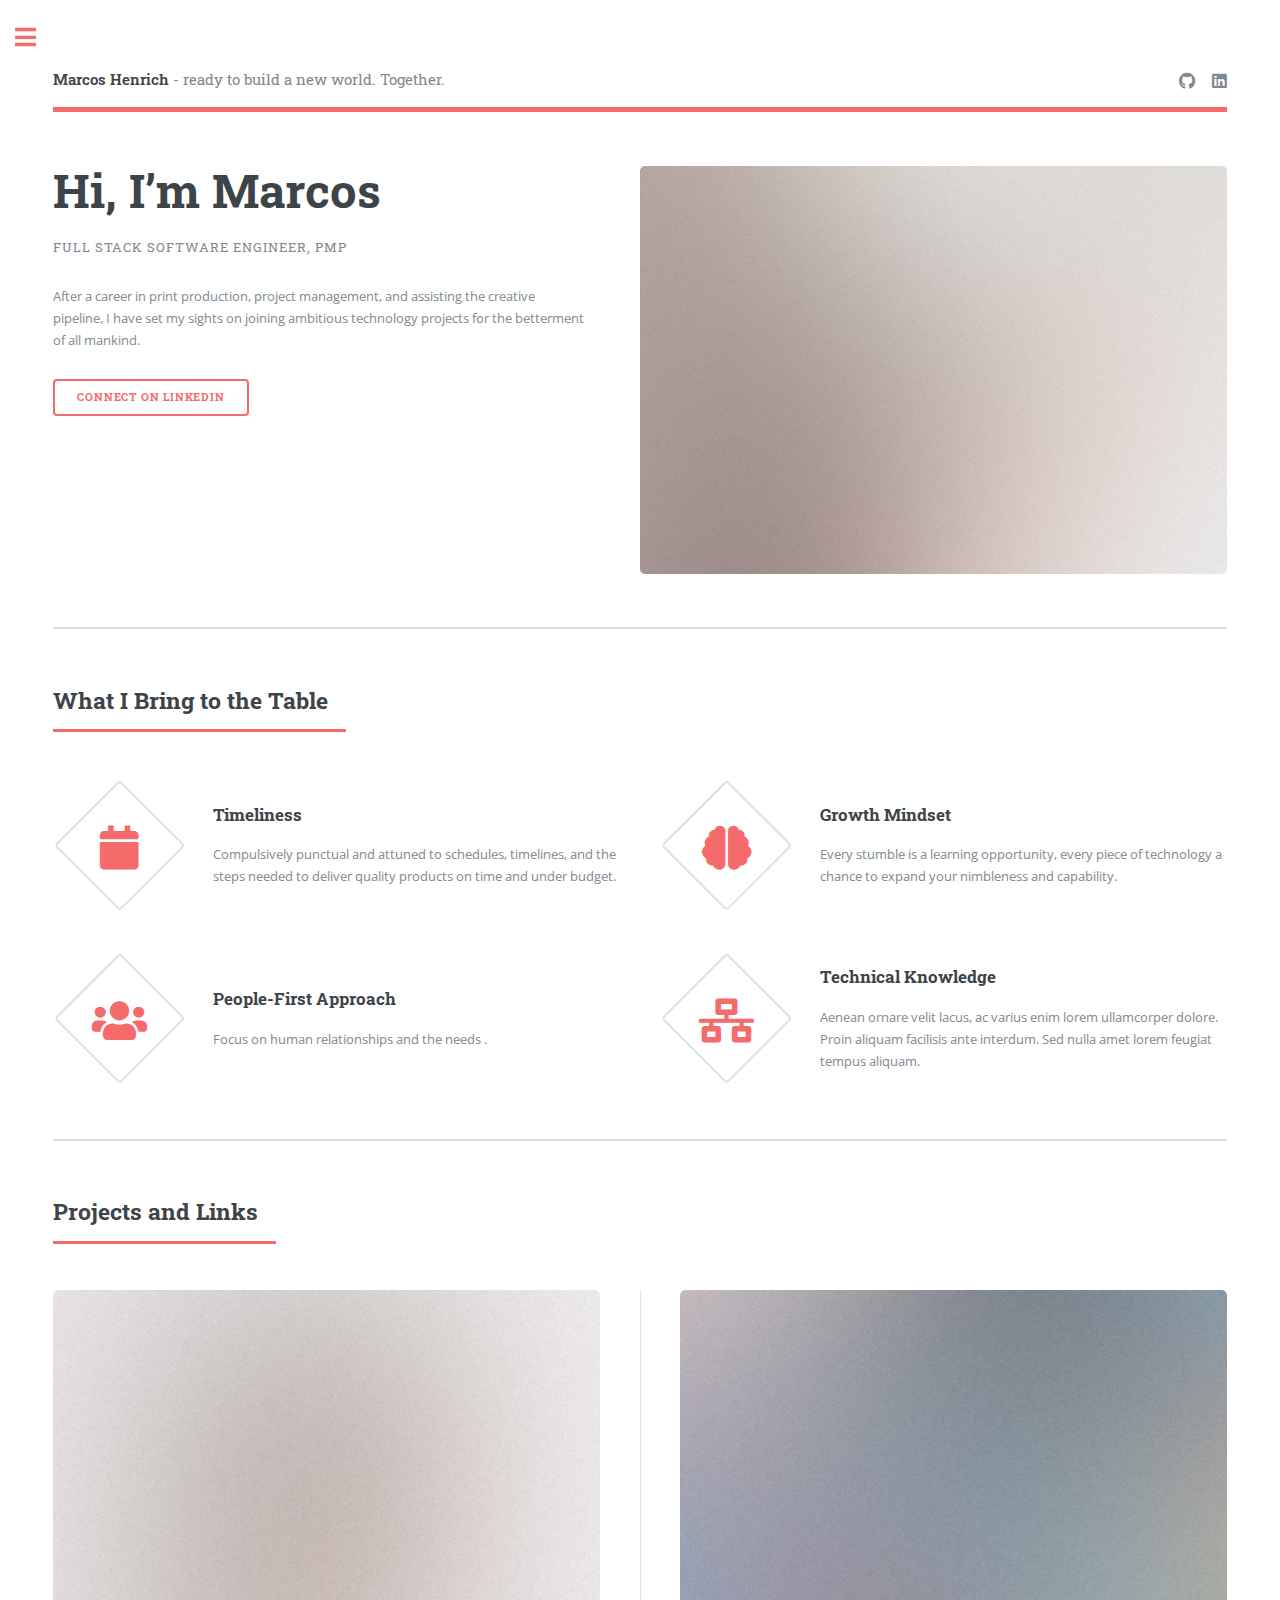
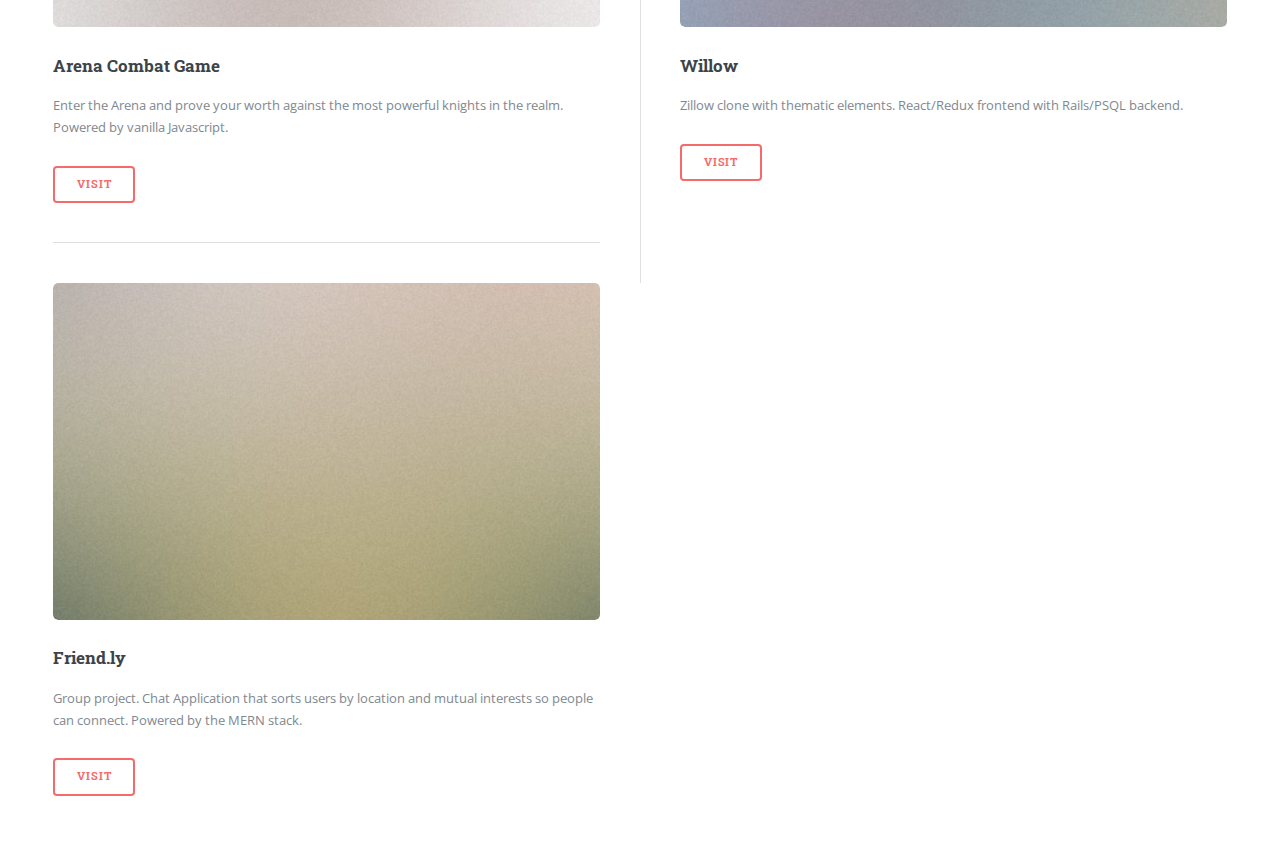
==== index.html @ b0505383 "layout reset" ====
<!DOCTYPE HTML>
<!--
	Editorial by HTML5 UP
	html5up.net | @ajlkn
	Free for personal and commercial use under the CCA 3.0 license (html5up.net/license)
-->
<html>
	<head>
		<title>Marcos Henrich</title>
		<meta charset="utf-8" />
		<meta name="viewport" content="width=device-width, initial-scale=1, user-scalable=no" />
		<link rel="icon" type="image/x-icon" href="./images/favicon.ico">
		<link rel="stylesheet" href="assets/css/main.css" />
	</head>
	<body class="is-preload">

		<!-- Wrapper -->
			<div id="wrapper">

				<!-- Main -->
					<div id="main">
						<div class="inner">

							<!-- Header -->
								<header id="header">
									<a href="index.html" class="logo"><strong>Marcos Henrich</strong> - ready to build a new world. Together.</a>
									<ul class="icons">
										<li><a target="_blank" href="https://github.com/Marcoshenrich/" class="icon brands fa-github"><span class="label"></span></a></li>
										<li><a target="_blank" href="https://www.linkedin.com/in/marcos-henrich-794226108/" class="icon brands fa-linkedin"><span class="label"></span></a></li>
									</ul>
								</header>

							<!-- Banner -->
								<section id="banner">
									<div class="content">
										<header>
											<h1>Hi, I’m Marcos</h1>
											<p>Full Stack Software Engineer, PMP</p>
										</header>
										<p>After a career in print production, project management, and assisting the creative pipeline, I have set my sights on joining ambitious technology projects for the betterment of all mankind.</p>
										<ul class="actions">
											<li><a target="_blank" href="https://www.linkedin.com/in/marcos-henrich-794226108/" class="button big">Connect on Linkedin</a></li>
										</ul>
									</div>
									<span class="image object">
										<img src="images/pic10.jpg" alt="" />
									</span>
								</section>

							<!-- Section -->
								<section>
									<header class="major">
										<h2>What I Bring to the Table</h2>
									</header>
									<div class="features">
										<article>
											<i class="icon solid fa-calendar"></i>
											<div class="content">
												<h3>Timeliness</h3>
												<p>Compulsively punctual and attuned to schedules, timelines, and the steps needed to deliver quality products on time and under budget.</p>
											</div>
										</article>
										<article>
											<span class="icon solid fa-brain"></span>
											<div class="content">
												<h3>Growth Mindset</h3>
												<p>Every stumble is a learning opportunity, every piece of technology a chance to expand your nimbleness and capability.</p>
											</div>
										</article>
										<article>
											<span class="icon solid fa-users"></span>
											<div class="content">
												<h3>People-First Approach</h3>
												<p>Focus on human relationships and the needs .</p>
											</div>
										</article>
										<article>
											<span class="icon solid fa-network-wired"></span>
											<div class="content">
												<h3>Technical Knowledge</h3>
												<p>Aenean ornare velit lacus, ac varius enim lorem ullamcorper dolore. Proin aliquam facilisis ante interdum. Sed nulla amet lorem feugiat tempus aliquam.</p>
											</div>
										</article>
									</div>
								</section>

							<!-- Section -->
								<section>
									<header class="major">
										<h2>Projects and Links</h2>
									</header>
									<div class="posts">
										<article>
											<a href="#" class="image"><img src="images/pic01.jpg" alt="" /></a>
											<h3>Arena Combat Game</h3>
											<p>Enter the Arena and prove your worth against the most powerful knights in the realm. Powered by vanilla Javascript.</p>
											<ul class="actions">
												<li><a target="_blank" href="https://marcoshenrich.github.io/OgreSlayer/" class="button">Visit</a></li>
											</ul>
										</article>
										<article>
											<a href="#" class="image"><img src="images/pic02.jpg" alt="" /></a>
											<h3>Willow</h3>
											<p>Zillow clone with thematic elements. React/Redux frontend with Rails/PSQL backend.</p>
											<ul class="actions">
												<li><a target="_blank" href="https://willow-8s24.onrender.com/" class="button">Visit</a></li>
											</ul>
										</article>
										<article>
											<a href="#" class="image"><img src="images/pic03.jpg" alt="" /></a>
											<h3>Friend.ly</h3>
											<p>Group project. Chat Application that sorts users by location and mutual interests so people can connect. Powered by the MERN stack.</p>
											<ul class="actions">
												<li><a target="_blank" href="https://friend-ly.onrender.com/" class="button">Visit</a></li>
											</ul>
									</div>
								</section>

						</div>
					</div>

				<!-- Sidebar -->
					<div id="sidebar">
						<div class="inner">

							<!-- Search -->
								<section id="search" class="alt">
									<form method="post" action="#">
										<input type="text" name="query" id="query" placeholder="Search" />
									</form>
								</section>

							<!-- Menu -->
								<nav id="menu">
									<header class="major">
										<h2>Menu</h2>
									</header>
									<ul>
										<li><a href="index.html">Homepage</a></li>
										<li><a href="art.html">Art</a></li>
										<li><a href="elements.html">Getting a PMP</a></li>
										<li><a href="elements.html">Elements</a></li>
										<li>
											<span class="opener">Submenu</span>
											<ul>
												<li><a href="#">Lorem Dolor</a></li>
												<li><a href="#">Ipsum Adipiscing</a></li>
												<li><a href="#">Tempus Magna</a></li>
												<li><a href="#">Feugiat Veroeros</a></li>
											</ul>
										</li>
									</ul>
								</nav>

							<!-- Section -->
								<section>
									<header class="major">
										<h2>Ante interdum</h2>
									</header>
									<div class="mini-posts">
										<article>
											<a href="#" class="image"><img src="images/pic07.jpg" alt="" /></a>
											<p>Aenean ornare velit lacus, ac varius enim lorem ullamcorper dolore aliquam.</p>
										</article>
										<article>
											<a href="#" class="image"><img src="images/pic08.jpg" alt="" /></a>
											<p>Aenean ornare velit lacus, ac varius enim lorem ullamcorper dolore aliquam.</p>
										</article>
										<article>
											<a href="#" class="image"><img src="images/pic09.jpg" alt="" /></a>
											<p>Aenean ornare velit lacus, ac varius enim lorem ullamcorper dolore aliquam.</p>
										</article>
									</div>
									<ul class="actions">
										<li><a href="#" class="button">More</a></li>
									</ul>
								</section>

							<!-- Section -->
								<section>
									<header class="major">
										<h2>Get in touch</h2>
									</header>
									<p>Reach out to connect. Happy to answer any questions or just chat about our journeys. I love meeting new people and learning how you became who you are today.</p>
									<ul class="contact">
										<a target="_blank" href="https://www.linkedin.com/in/marcos-henrich-794226108/"><li class="icon brands fa-linkedin">LinkedIn</li></a>
										<li class="icon solid fa-envelope">jmarcoshenrich@gmail.com</li>
										<li class="icon solid fa-phone">(413) 717-5354</li>
										<li class="icon solid fa-home">Alameda, CA
									</ul>
								</section>

							<!-- Footer -->
								<footer id="footer">
									<p class="copyright">&copy; Untitled. All rights reserved. Demo Images: <a href="https://unsplash.com">Unsplash</a>. Design: <a href="https://html5up.net">HTML5 UP</a>.</p>
								</footer>

						</div>
					</div>

			</div>

		<!-- Scripts -->
			<script src="assets/js/jquery.min.js"></script>
			<script src="assets/js/browser.min.js"></script>
			<script src="assets/js/breakpoints.min.js"></script>
			<script src="assets/js/util.js"></script>
			<script src="assets/js/main.js"></script>

	</body>
</html>
---- assets/css/main.css ----
@import url(fontawesome-all.min.css);
@import url("https://fonts.googleapis.com/css?family=Open+Sans:400,600,400italic,600italic|Roboto+Slab:400,700");
/*
	Editorial by HTML5 UP
	html5up.net | @ajlkn
	Free for personal and commercial use under the CCA 3.0 license (html5up.net/license)
*/
html, body, div, span, applet, object,
iframe, h1, h2, h3, h4, h5, h6, p, blockquote,
pre, a, abbr, acronym, address, big, cite,
code, del, dfn, em, img, ins, kbd, q, s, samp,
small, strike, strong, sub, sup, tt, var, b,
u, i, center, dl, dt, dd, ol, ul, li, fieldset,
form, label, legend, table, caption, tbody,
tfoot, thead, tr, th, td, article, aside,
canvas, details, embed, figure, figcaption,
footer, header, hgroup, menu, nav, output, ruby,
section, summary, time, mark, audio, video {
  margin: 0;
  padding: 0;
  border: 0;
  font-size: 100%;
  font: inherit;
  vertical-align: baseline; }

article, aside, details, figcaption, figure,
footer, header, hgroup, menu, nav, section {
  display: block; }

body {
  line-height: 1; }

ol, ul {
  list-style: none; }

blockquote, q {
  quotes: none; }
  blockquote:before, blockquote:after, q:before, q:after {
    content: '';
    content: none; }

table {
  border-collapse: collapse;
  border-spacing: 0; }

body {
  -webkit-text-size-adjust: none; }

mark {
  background-color: transparent;
  color: inherit; }

input::-moz-focus-inner {
  border: 0;
  padding: 0; }

input, select, textarea {
  -moz-appearance: none;
  -webkit-appearance: none;
  -ms-appearance: none;
  appearance: none; }

/* Basic */
@-ms-viewport {
  width: device-width; }

body {
  -ms-overflow-style: scrollbar; }

@media screen and (max-width: 480px) {
  html, body {
    min-width: 320px; } }

html {
  box-sizing: border-box; }

*, *:before, *:after {
  box-sizing: inherit; }

body {
  background: #ffffff; }
  body.is-preload *, body.is-preload *:before, body.is-preload *:after, body.is-resizing *, body.is-resizing *:before, body.is-resizing *:after {
    -moz-animation: none !important;
    -webkit-animation: none !important;
    -ms-animation: none !important;
    animation: none !important;
    -moz-transition: none !important;
    -webkit-transition: none !important;
    -ms-transition: none !important;
    transition: none !important; }

/* Type */
body, input, select, textarea {
  color: #7f888f;
  font-family: "Open Sans", sans-serif;
  font-size: 13pt;
  font-weight: 400;
  line-height: 1.65; }
  @media screen and (max-width: 1680px) {
    body, input, select, textarea {
      font-size: 11pt; } }
  @media screen and (max-width: 1280px) {
    body, input, select, textarea {
      font-size: 10pt; } }
  @media screen and (max-width: 360px) {
    body, input, select, textarea {
      font-size: 9pt; } }

a {
  -moz-transition: color 0.2s ease-in-out, border-bottom-color 0.2s ease-in-out;
  -webkit-transition: color 0.2s ease-in-out, border-bottom-color 0.2s ease-in-out;
  -ms-transition: color 0.2s ease-in-out, border-bottom-color 0.2s ease-in-out;
  transition: color 0.2s ease-in-out, border-bottom-color 0.2s ease-in-out;
  border-bottom: dotted 1px;
  color: #f56a6a;
  text-decoration: none; }
  a:hover {
    border-bottom-color: #f56a6a;
    color: #f56a6a !important; }
    a:hover strong {
      color: inherit; }

strong, b {
  color: #3d4449;
  font-weight: 600; }

em, i {
  font-style: italic; }

p {
  margin: 0 0 2em 0; }

h1, h2, h3, h4, h5, h6 {
  color: #3d4449;
  font-family: "Roboto Slab", serif;
  font-weight: 700;
  line-height: 1.5;
  margin: 0 0 1em 0; }
  h1 a, h2 a, h3 a, h4 a, h5 a, h6 a {
    color: inherit;
    text-decoration: none;
    border-bottom: 0; }

h1 {
  font-size: 4em;
  margin: 0 0 0.5em 0;
  line-height: 1.3; }

h2 {
  font-size: 1.75em; }

h3 {
  font-size: 1.25em; }

h4 {
  font-size: 1.1em; }

h5 {
  font-size: 0.9em; }

h6 {
  font-size: 0.7em; }

@media screen and (max-width: 1680px) {
  h1 {
    font-size: 3.5em; } }

@media screen and (max-width: 980px) {
  h1 {
    font-size: 3.25em; } }

@media screen and (max-width: 736px) {
  h1 {
    font-size: 2em;
    line-height: 1.4; }
  h2 {
    font-size: 1.5em; } }

sub {
  font-size: 0.8em;
  position: relative;
  top: 0.5em; }

sup {
  font-size: 0.8em;
  position: relative;
  top: -0.5em; }

blockquote {
  border-left: solid 3px rgba(210, 215, 217, 0.75);
  font-style: italic;
  margin: 0 0 2em 0;
  padding: 0.5em 0 0.5em 2em; }

code {
  background: rgba(230, 235, 237, 0.25);
  border-radius: 0.375em;
  border: solid 1px rgba(210, 215, 217, 0.75);
  font-family: "Courier New", monospace;
  font-size: 0.9em;
  margin: 0 0.25em;
  padding: 0.25em 0.65em; }

pre {
  -webkit-overflow-scrolling: touch;
  font-family: "Courier New", monospace;
  font-size: 0.9em;
  margin: 0 0 2em 0; }
  pre code {
    display: block;
    line-height: 1.75;
    padding: 1em 1.5em;
    overflow-x: auto; }

hr {
  border: 0;
  border-bottom: solid 1px rgba(210, 215, 217, 0.75);
  margin: 2em 0; }
  hr.major {
    margin: 3em 0; }

.align-left {
  text-align: left; }

.align-center {
  text-align: center; }

.align-right {
  text-align: right; }

/* Row */
.row {
  display: flex;
  flex-wrap: wrap;
  box-sizing: border-box;
  align-items: stretch; }
  .row > * {
    box-sizing: border-box; }
  .row.gtr-uniform > * > :last-child {
    margin-bottom: 0; }
  .row.aln-left {
    justify-content: flex-start; }
  .row.aln-center {
    justify-content: center; }
  .row.aln-right {
    justify-content: flex-end; }
  .row.aln-top {
    align-items: flex-start; }
  .row.aln-middle {
    align-items: center; }
  .row.aln-bottom {
    align-items: flex-end; }
  .row > .imp {
    order: -1; }
  .row > .col-1 {
    width: 8.33333%; }
  .row > .off-1 {
    margin-left: 8.33333%; }
  .row > .col-2 {
    width: 16.66667%; }
  .row > .off-2 {
    margin-left: 16.66667%; }
  .row > .col-3 {
    width: 25%; }
  .row > .off-3 {
    margin-left: 25%; }
  .row > .col-4 {
    width: 33.33333%; }
  .row > .off-4 {
    margin-left: 33.33333%; }
  .row > .col-5 {
    width: 41.66667%; }
  .row > .off-5 {
    margin-left: 41.66667%; }
  .row > .col-6 {
    width: 50%; }
  .row > .off-6 {
    margin-left: 50%; }
  .row > .col-7 {
    width: 58.33333%; }
  .row > .off-7 {
    margin-left: 58.33333%; }
  .row > .col-8 {
    width: 66.66667%; }
  .row > .off-8 {
    margin-left: 66.66667%; }
  .row > .col-9 {
    width: 75%; }
  .row > .off-9 {
    margin-left: 75%; }
  .row > .col-10 {
    width: 83.33333%; }
  .row > .off-10 {
    margin-left: 83.33333%; }
  .row > .col-11 {
    width: 91.66667%; }
  .row > .off-11 {
    margin-left: 91.66667%; }
  .row > .col-12 {
    width: 100%; }
  .row > .off-12 {
    margin-left: 100%; }
  .row.gtr-0 {
    margin-top: 0;
    margin-left: 0em; }
    .row.gtr-0 > * {
      padding: 0 0 0 0em; }
    .row.gtr-0.gtr-uniform {
      margin-top: 0em; }
      .row.gtr-0.gtr-uniform > * {
        padding-top: 0em; }
  .row.gtr-25 {
    margin-top: 0;
    margin-left: -0.375em; }
    .row.gtr-25 > * {
      padding: 0 0 0 0.375em; }
    .row.gtr-25.gtr-uniform {
      margin-top: -0.375em; }
      .row.gtr-25.gtr-uniform > * {
        padding-top: 0.375em; }
  .row.gtr-50 {
    margin-top: 0;
    margin-left: -0.75em; }
    .row.gtr-50 > * {
      padding: 0 0 0 0.75em; }
    .row.gtr-50.gtr-uniform {
      margin-top: -0.75em; }
      .row.gtr-50.gtr-uniform > * {
        padding-top: 0.75em; }
  .row {
    margin-top: 0;
    margin-left: -1.5em; }
    .row > * {
      padding: 0 0 0 1.5em; }
    .row.gtr-uniform {
      margin-top: -1.5em; }
      .row.gtr-uniform > * {
        padding-top: 1.5em; }
  .row.gtr-150 {
    margin-top: 0;
    margin-left: -2.25em; }
    .row.gtr-150 > * {
      padding: 0 0 0 2.25em; }
    .row.gtr-150.gtr-uniform {
      margin-top: -2.25em; }
      .row.gtr-150.gtr-uniform > * {
        padding-top: 2.25em; }
  .row.gtr-200 {
    margin-top: 0;
    margin-left: -3em; }
    .row.gtr-200 > * {
      padding: 0 0 0 3em; }
    .row.gtr-200.gtr-uniform {
      margin-top: -3em; }
      .row.gtr-200.gtr-uniform > * {
        padding-top: 3em; }
  @media screen and (max-width: 1680px) {
    .row {
      display: flex;
      flex-wrap: wrap;
      box-sizing: border-box;
      align-items: stretch; }
      .row > * {
        box-sizing: border-box; }
      .row.gtr-uniform > * > :last-child {
        margin-bottom: 0; }
      .row.aln-left {
        justify-content: flex-start; }
      .row.aln-center {
        justify-content: center; }
      .row.aln-right {
        justify-content: flex-end; }
      .row.aln-top {
        align-items: flex-start; }
      .row.aln-middle {
        align-items: center; }
      .row.aln-bottom {
        align-items: flex-end; }
      .row > .imp-xlarge {
        order: -1; }
      .row > .col-1-xlarge {
        width: 8.33333%; }
      .row > .off-1-xlarge {
        margin-left: 8.33333%; }
      .row > .col-2-xlarge {
        width: 16.66667%; }
      .row > .off-2-xlarge {
        margin-left: 16.66667%; }
      .row > .col-3-xlarge {
        width: 25%; }
      .row > .off-3-xlarge {
        margin-left: 25%; }
      .row > .col-4-xlarge {
        width: 33.33333%; }
      .row > .off-4-xlarge {
        margin-left: 33.33333%; }
      .row > .col-5-xlarge {
        width: 41.66667%; }
      .row > .off-5-xlarge {
        margin-left: 41.66667%; }
      .row > .col-6-xlarge {
        width: 50%; }
      .row > .off-6-xlarge {
        margin-left: 50%; }
      .row > .col-7-xlarge {
        width: 58.33333%; }
      .row > .off-7-xlarge {
        margin-left: 58.33333%; }
      .row > .col-8-xlarge {
        width: 66.66667%; }
      .row > .off-8-xlarge {
        margin-left: 66.66667%; }
      .row > .col-9-xlarge {
        width: 75%; }
      .row > .off-9-xlarge {
        margin-left: 75%; }
      .row > .col-10-xlarge {
        width: 83.33333%; }
      .row > .off-10-xlarge {
        margin-left: 83.33333%; }
      .row > .col-11-xlarge {
        width: 91.66667%; }
      .row > .off-11-xlarge {
        margin-left: 91.66667%; }
      .row > .col-12-xlarge {
        width: 100%; }
      .row > .off-12-xlarge {
        margin-left: 100%; }
      .row.gtr-0 {
        margin-top: 0;
        margin-left: 0em; }
        .row.gtr-0 > * {
          padding: 0 0 0 0em; }
        .row.gtr-0.gtr-uniform {
          margin-top: 0em; }
          .row.gtr-0.gtr-uniform > * {
            padding-top: 0em; }
      .row.gtr-25 {
        margin-top: 0;
        margin-left: -0.375em; }
        .row.gtr-25 > * {
          padding: 0 0 0 0.375em; }
        .row.gtr-25.gtr-uniform {
          margin-top: -0.375em; }
          .row.gtr-25.gtr-uniform > * {
            padding-top: 0.375em; }
      .row.gtr-50 {
        margin-top: 0;
        margin-left: -0.75em; }
        .row.gtr-50 > * {
          padding: 0 0 0 0.75em; }
        .row.gtr-50.gtr-uniform {
          margin-top: -0.75em; }
          .row.gtr-50.gtr-uniform > * {
            padding-top: 0.75em; }
      .row {
        margin-top: 0;
        margin-left: -1.5em; }
        .row > * {
          padding: 0 0 0 1.5em; }
        .row.gtr-uniform {
          margin-top: -1.5em; }
          .row.gtr-uniform > * {
            padding-top: 1.5em; }
      .row.gtr-150 {
        margin-top: 0;
        margin-left: -2.25em; }
        .row.gtr-150 > * {
          padding: 0 0 0 2.25em; }
        .row.gtr-150.gtr-uniform {
          margin-top: -2.25em; }
          .row.gtr-150.gtr-uniform > * {
            padding-top: 2.25em; }
      .row.gtr-200 {
        margin-top: 0;
        margin-left: -3em; }
        .row.gtr-200 > * {
          padding: 0 0 0 3em; }
        .row.gtr-200.gtr-uniform {
          margin-top: -3em; }
          .row.gtr-200.gtr-uniform > * {
            padding-top: 3em; } }
  @media screen and (max-width: 1280px) {
    .row {
      display: flex;
      flex-wrap: wrap;
      box-sizing: border-box;
      align-items: stretch; }
      .row > * {
        box-sizing: border-box; }
      .row.gtr-uniform > * > :last-child {
        margin-bottom: 0; }
      .row.aln-left {
        justify-content: flex-start; }
      .row.aln-center {
        justify-content: center; }
      .row.aln-right {
        justify-content: flex-end; }
      .row.aln-top {
        align-items: flex-start; }
      .row.aln-middle {
        align-items: center; }
      .row.aln-bottom {
        align-items: flex-end; }
      .row > .imp-large {
        order: -1; }
      .row > .col-1-large {
        width: 8.33333%; }
      .row > .off-1-large {
        margin-left: 8.33333%; }
      .row > .col-2-large {
        width: 16.66667%; }
      .row > .off-2-large {
        margin-left: 16.66667%; }
      .row > .col-3-large {
        width: 25%; }
      .row > .off-3-large {
        margin-left: 25%; }
      .row > .col-4-large {
        width: 33.33333%; }
      .row > .off-4-large {
        margin-left: 33.33333%; }
      .row > .col-5-large {
        width: 41.66667%; }
      .row > .off-5-large {
        margin-left: 41.66667%; }
      .row > .col-6-large {
        width: 50%; }
      .row > .off-6-large {
        margin-left: 50%; }
      .row > .col-7-large {
        width: 58.33333%; }
      .row > .off-7-large {
        margin-left: 58.33333%; }
      .row > .col-8-large {
        width: 66.66667%; }
      .row > .off-8-large {
        margin-left: 66.66667%; }
      .row > .col-9-large {
        width: 75%; }
      .row > .off-9-large {
        margin-left: 75%; }
      .row > .col-10-large {
        width: 83.33333%; }
      .row > .off-10-large {
        margin-left: 83.33333%; }
      .row > .col-11-large {
        width: 91.66667%; }
      .row > .off-11-large {
        margin-left: 91.66667%; }
      .row > .col-12-large {
        width: 100%; }
      .row > .off-12-large {
        margin-left: 100%; }
      .row.gtr-0 {
        margin-top: 0;
        margin-left: 0em; }
        .row.gtr-0 > * {
          padding: 0 0 0 0em; }
        .row.gtr-0.gtr-uniform {
          margin-top: 0em; }
          .row.gtr-0.gtr-uniform > * {
            padding-top: 0em; }
      .row.gtr-25 {
        margin-top: 0;
        margin-left: -0.375em; }
        .row.gtr-25 > * {
          padding: 0 0 0 0.375em; }
        .row.gtr-25.gtr-uniform {
          margin-top: -0.375em; }
          .row.gtr-25.gtr-uniform > * {
            padding-top: 0.375em; }
      .row.gtr-50 {
        margin-top: 0;
        margin-left: -0.75em; }
        .row.gtr-50 > * {
          padding: 0 0 0 0.75em; }
        .row.gtr-50.gtr-uniform {
          margin-top: -0.75em; }
          .row.gtr-50.gtr-uniform > * {
            padding-top: 0.75em; }
      .row {
        margin-top: 0;
        margin-left: -1.5em; }
        .row > * {
          padding: 0 0 0 1.5em; }
        .row.gtr-uniform {
          margin-top: -1.5em; }
          .row.gtr-uniform > * {
            padding-top: 1.5em; }
      .row.gtr-150 {
        margin-top: 0;
        margin-left: -2.25em; }
        .row.gtr-150 > * {
          padding: 0 0 0 2.25em; }
        .row.gtr-150.gtr-uniform {
          margin-top: -2.25em; }
          .row.gtr-150.gtr-uniform > * {
            padding-top: 2.25em; }
      .row.gtr-200 {
        margin-top: 0;
        margin-left: -3em; }
        .row.gtr-200 > * {
          padding: 0 0 0 3em; }
        .row.gtr-200.gtr-uniform {
          margin-top: -3em; }
          .row.gtr-200.gtr-uniform > * {
            padding-top: 3em; } }
  @media screen and (max-width: 980px) {
    .row {
      display: flex;
      flex-wrap: wrap;
      box-sizing: border-box;
      align-items: stretch; }
      .row > * {
        box-sizing: border-box; }
      .row.gtr-uniform > * > :last-child {
        margin-bottom: 0; }
      .row.aln-left {
        justify-content: flex-start; }
      .row.aln-center {
        justify-content: center; }
      .row.aln-right {
        justify-content: flex-end; }
      .row.aln-top {
        align-items: flex-start; }
      .row.aln-middle {
        align-items: center; }
      .row.aln-bottom {
        align-items: flex-end; }
      .row > .imp-medium {
        order: -1; }
      .row > .col-1-medium {
        width: 8.33333%; }
      .row > .off-1-medium {
        margin-left: 8.33333%; }
      .row > .col-2-medium {
        width: 16.66667%; }
      .row > .off-2-medium {
        margin-left: 16.66667%; }
      .row > .col-3-medium {
        width: 25%; }
      .row > .off-3-medium {
        margin-left: 25%; }
      .row > .col-4-medium {
        width: 33.33333%; }
      .row > .off-4-medium {
        margin-left: 33.33333%; }
      .row > .col-5-medium {
        width: 41.66667%; }
      .row > .off-5-medium {
        margin-left: 41.66667%; }
      .row > .col-6-medium {
        width: 50%; }
      .row > .off-6-medium {
        margin-left: 50%; }
      .row > .col-7-medium {
        width: 58.33333%; }
      .row > .off-7-medium {
        margin-left: 58.33333%; }
      .row > .col-8-medium {
        width: 66.66667%; }
      .row > .off-8-medium {
        margin-left: 66.66667%; }
      .row > .col-9-medium {
        width: 75%; }
      .row > .off-9-medium {
        margin-left: 75%; }
      .row > .col-10-medium {
        width: 83.33333%; }
      .row > .off-10-medium {
        margin-left: 83.33333%; }
      .row > .col-11-medium {
        width: 91.66667%; }
      .row > .off-11-medium {
        margin-left: 91.66667%; }
      .row > .col-12-medium {
        width: 100%; }
      .row > .off-12-medium {
        margin-left: 100%; }
      .row.gtr-0 {
        margin-top: 0;
        margin-left: 0em; }
        .row.gtr-0 > * {
          padding: 0 0 0 0em; }
        .row.gtr-0.gtr-uniform {
          margin-top: 0em; }
          .row.gtr-0.gtr-uniform > * {
            padding-top: 0em; }
      .row.gtr-25 {
        margin-top: 0;
        margin-left: -0.375em; }
        .row.gtr-25 > * {
          padding: 0 0 0 0.375em; }
        .row.gtr-25.gtr-uniform {
          margin-top: -0.375em; }
          .row.gtr-25.gtr-uniform > * {
            padding-top: 0.375em; }
      .row.gtr-50 {
        margin-top: 0;
        margin-left: -0.75em; }
        .row.gtr-50 > * {
          padding: 0 0 0 0.75em; }
        .row.gtr-50.gtr-uniform {
          margin-top: -0.75em; }
          .row.gtr-50.gtr-uniform > * {
            padding-top: 0.75em; }
      .row {
        margin-top: 0;
        margin-left: -1.5em; }
        .row > * {
          padding: 0 0 0 1.5em; }
        .row.gtr-uniform {
          margin-top: -1.5em; }
          .row.gtr-uniform > * {
            padding-top: 1.5em; }
      .row.gtr-150 {
        margin-top: 0;
        margin-left: -2.25em; }
        .row.gtr-150 > * {
          padding: 0 0 0 2.25em; }
        .row.gtr-150.gtr-uniform {
          margin-top: -2.25em; }
          .row.gtr-150.gtr-uniform > * {
            padding-top: 2.25em; }
      .row.gtr-200 {
        margin-top: 0;
        margin-left: -3em; }
        .row.gtr-200 > * {
          padding: 0 0 0 3em; }
        .row.gtr-200.gtr-uniform {
          margin-top: -3em; }
          .row.gtr-200.gtr-uniform > * {
            padding-top: 3em; } }
  @media screen and (max-width: 736px) {
    .row {
      display: flex;
      flex-wrap: wrap;
      box-sizing: border-box;
      align-items: stretch; }
      .row > * {
        box-sizing: border-box; }
      .row.gtr-uniform > * > :last-child {
        margin-bottom: 0; }
      .row.aln-left {
        justify-content: flex-start; }
      .row.aln-center {
        justify-content: center; }
      .row.aln-right {
        justify-content: flex-end; }
      .row.aln-top {
        align-items: flex-start; }
      .row.aln-middle {
        align-items: center; }
      .row.aln-bottom {
        align-items: flex-end; }
      .row > .imp-small {
        order: -1; }
      .row > .col-1-small {
        width: 8.33333%; }
      .row > .off-1-small {
        margin-left: 8.33333%; }
      .row > .col-2-small {
        width: 16.66667%; }
      .row > .off-2-small {
        margin-left: 16.66667%; }
      .row > .col-3-small {
        width: 25%; }
      .row > .off-3-small {
        margin-left: 25%; }
      .row > .col-4-small {
        width: 33.33333%; }
      .row > .off-4-small {
        margin-left: 33.33333%; }
      .row > .col-5-small {
        width: 41.66667%; }
      .row > .off-5-small {
        margin-left: 41.66667%; }
      .row > .col-6-small {
        width: 50%; }
      .row > .off-6-small {
        margin-left: 50%; }
      .row > .col-7-small {
        width: 58.33333%; }
      .row > .off-7-small {
        margin-left: 58.33333%; }
      .row > .col-8-small {
        width: 66.66667%; }
      .row > .off-8-small {
        margin-left: 66.66667%; }
      .row > .col-9-small {
        width: 75%; }
      .row > .off-9-small {
        margin-left: 75%; }
      .row > .col-10-small {
        width: 83.33333%; }
      .row > .off-10-small {
        margin-left: 83.33333%; }
      .row > .col-11-small {
        width: 91.66667%; }
      .row > .off-11-small {
        margin-left: 91.66667%; }
      .row > .col-12-small {
        width: 100%; }
      .row > .off-12-small {
        margin-left: 100%; }
      .row.gtr-0 {
        margin-top: 0;
        margin-left: 0em; }
        .row.gtr-0 > * {
          padding: 0 0 0 0em; }
        .row.gtr-0.gtr-uniform {
          margin-top: 0em; }
          .row.gtr-0.gtr-uniform > * {
            padding-top: 0em; }
      .row.gtr-25 {
        margin-top: 0;
        margin-left: -0.375em; }
        .row.gtr-25 > * {
          padding: 0 0 0 0.375em; }
        .row.gtr-25.gtr-uniform {
          margin-top: -0.375em; }
          .row.gtr-25.gtr-uniform > * {
            padding-top: 0.375em; }
      .row.gtr-50 {
        margin-top: 0;
        margin-left: -0.75em; }
        .row.gtr-50 > * {
          padding: 0 0 0 0.75em; }
        .row.gtr-50.gtr-uniform {
          margin-top: -0.75em; }
          .row.gtr-50.gtr-uniform > * {
            padding-top: 0.75em; }
      .row {
        margin-top: 0;
        margin-left: -1.5em; }
        .row > * {
          padding: 0 0 0 1.5em; }
        .row.gtr-uniform {
          margin-top: -1.5em; }
          .row.gtr-uniform > * {
            padding-top: 1.5em; }
      .row.gtr-150 {
        margin-top: 0;
        margin-left: -2.25em; }
        .row.gtr-150 > * {
          padding: 0 0 0 2.25em; }
        .row.gtr-150.gtr-uniform {
          margin-top: -2.25em; }
          .row.gtr-150.gtr-uniform > * {
            padding-top: 2.25em; }
      .row.gtr-200 {
        margin-top: 0;
        margin-left: -3em; }
        .row.gtr-200 > * {
          padding: 0 0 0 3em; }
        .row.gtr-200.gtr-uniform {
          margin-top: -3em; }
          .row.gtr-200.gtr-uniform > * {
            padding-top: 3em; } }
  @media screen and (max-width: 480px) {
    .row {
      display: flex;
      flex-wrap: wrap;
      box-sizing: border-box;
      align-items: stretch; }
      .row > * {
        box-sizing: border-box; }
      .row.gtr-uniform > * > :last-child {
        margin-bottom: 0; }
      .row.aln-left {
        justify-content: flex-start; }
      .row.aln-center {
        justify-content: center; }
      .row.aln-right {
        justify-content: flex-end; }
      .row.aln-top {
        align-items: flex-start; }
      .row.aln-middle {
        align-items: center; }
      .row.aln-bottom {
        align-items: flex-end; }
      .row > .imp-xsmall {
        order: -1; }
      .row > .col-1-xsmall {
        width: 8.33333%; }
      .row > .off-1-xsmall {
        margin-left: 8.33333%; }
      .row > .col-2-xsmall {
        width: 16.66667%; }
      .row > .off-2-xsmall {
        margin-left: 16.66667%; }
      .row > .col-3-xsmall {
        width: 25%; }
      .row > .off-3-xsmall {
        margin-left: 25%; }
      .row > .col-4-xsmall {
        width: 33.33333%; }
      .row > .off-4-xsmall {
        margin-left: 33.33333%; }
      .row > .col-5-xsmall {
        width: 41.66667%; }
      .row > .off-5-xsmall {
        margin-left: 41.66667%; }
      .row > .col-6-xsmall {
        width: 50%; }
      .row > .off-6-xsmall {
        margin-left: 50%; }
      .row > .col-7-xsmall {
        width: 58.33333%; }
      .row > .off-7-xsmall {
        margin-left: 58.33333%; }
      .row > .col-8-xsmall {
        width: 66.66667%; }
      .row > .off-8-xsmall {
        margin-left: 66.66667%; }
      .row > .col-9-xsmall {
        width: 75%; }
      .row > .off-9-xsmall {
        margin-left: 75%; }
      .row > .col-10-xsmall {
        width: 83.33333%; }
      .row > .off-10-xsmall {
        margin-left: 83.33333%; }
      .row > .col-11-xsmall {
        width: 91.66667%; }
      .row > .off-11-xsmall {
        margin-left: 91.66667%; }
      .row > .col-12-xsmall {
        width: 100%; }
      .row > .off-12-xsmall {
        margin-left: 100%; }
      .row.gtr-0 {
        margin-top: 0;
        margin-left: 0em; }
        .row.gtr-0 > * {
          padding: 0 0 0 0em; }
        .row.gtr-0.gtr-uniform {
          margin-top: 0em; }
          .row.gtr-0.gtr-uniform > * {
            padding-top: 0em; }
      .row.gtr-25 {
        margin-top: 0;
        margin-left: -0.375em; }
        .row.gtr-25 > * {
          padding: 0 0 0 0.375em; }
        .row.gtr-25.gtr-uniform {
          margin-top: -0.375em; }
          .row.gtr-25.gtr-uniform > * {
            padding-top: 0.375em; }
      .row.gtr-50 {
        margin-top: 0;
        margin-left: -0.75em; }
        .row.gtr-50 > * {
          padding: 0 0 0 0.75em; }
        .row.gtr-50.gtr-uniform {
          margin-top: -0.75em; }
          .row.gtr-50.gtr-uniform > * {
            padding-top: 0.75em; }
      .row {
        margin-top: 0;
        margin-left: -1.5em; }
        .row > * {
          padding: 0 0 0 1.5em; }
        .row.gtr-uniform {
          margin-top: -1.5em; }
          .row.gtr-uniform > * {
            padding-top: 1.5em; }
      .row.gtr-150 {
        margin-top: 0;
        margin-left: -2.25em; }
        .row.gtr-150 > * {
          padding: 0 0 0 2.25em; }
        .row.gtr-150.gtr-uniform {
          margin-top: -2.25em; }
          .row.gtr-150.gtr-uniform > * {
            padding-top: 2.25em; }
      .row.gtr-200 {
        margin-top: 0;
        margin-left: -3em; }
        .row.gtr-200 > * {
          padding: 0 0 0 3em; }
        .row.gtr-200.gtr-uniform {
          margin-top: -3em; }
          .row.gtr-200.gtr-uniform > * {
            padding-top: 3em; } }

/* Section/Article */
section.special, article.special {
  text-align: center; }

header p {
  font-family: "Roboto Slab", serif;
  font-size: 1em;
  font-weight: 400;
  letter-spacing: 0.075em;
  margin-top: -0.5em;
  text-transform: uppercase; }

header.major > :last-child {
  border-bottom: solid 3px #f56a6a;
  display: inline-block;
  margin: 0 0 2em 0;
  padding: 0 0.75em 0.5em 0; }

header.main > :last-child {
  margin: 0 0 1em 0; }

/* Form */
form {
  margin: 0 0 2em 0; }

label {
  color: #3d4449;
  display: block;
  font-size: 0.9em;
  font-weight: 600;
  margin: 0 0 1em 0; }

input[type="text"],
input[type="password"],
input[type="email"],
input[type="tel"],
input[type="search"],
input[type="url"],
select,
textarea {
  -moz-appearance: none;
  -webkit-appearance: none;
  -ms-appearance: none;
  appearance: none;
  background: #ffffff;
  border-radius: 0.375em;
  border: none;
  border: solid 1px rgba(210, 215, 217, 0.75);
  color: inherit;
  display: block;
  outline: 0;
  padding: 0 1em;
  text-decoration: none;
  width: 100%; }
  input[type="text"]:invalid,
  input[type="password"]:invalid,
  input[type="email"]:invalid,
  input[type="tel"]:invalid,
  input[type="search"]:invalid,
  input[type="url"]:invalid,
  select:invalid,
  textarea:invalid {
    box-shadow: none; }
  input[type="text"]:focus,
  input[type="password"]:focus,
  input[type="email"]:focus,
  input[type="tel"]:focus,
  input[type="search"]:focus,
  input[type="url"]:focus,
  select:focus,
  textarea:focus {
    border-color: #f56a6a;
    box-shadow: 0 0 0 1px #f56a6a; }

select {
  background-image: url("data:image/svg+xml;charset=utf8,%3Csvg xmlns='http://www.w3.org/2000/svg' width='40' height='40' preserveAspectRatio='none' viewBox='0 0 40 40'%3E%3Cpath d='M9.4,12.3l10.4,10.4l10.4-10.4c0.2-0.2,0.5-0.4,0.9-0.4c0.3,0,0.6,0.1,0.9,0.4l3.3,3.3c0.2,0.2,0.4,0.5,0.4,0.9 c0,0.4-0.1,0.6-0.4,0.9L20.7,31.9c-0.2,0.2-0.5,0.4-0.9,0.4c-0.3,0-0.6-0.1-0.9-0.4L4.3,17.3c-0.2-0.2-0.4-0.5-0.4-0.9 c0-0.4,0.1-0.6,0.4-0.9l3.3-3.3c0.2-0.2,0.5-0.4,0.9-0.4S9.1,12.1,9.4,12.3z' fill='rgba(210, 215, 217, 0.75)' /%3E%3C/svg%3E");
  background-size: 1.25em;
  background-repeat: no-repeat;
  background-position: calc(100% - 1em) center;
  height: 2.75em;
  padding-right: 2.75em;
  text-overflow: ellipsis; }
  select option {
    color: #3d4449;
    background: #ffffff; }
  select:focus::-ms-value {
    background-color: transparent; }
  select::-ms-expand {
    display: none; }

input[type="text"],
input[type="password"],
input[type="email"],
input[type="tel"],
input[type="search"],
input[type="url"],
select {
  height: 2.75em; }

textarea {
  padding: 0.75em 1em; }

input[type="checkbox"],
input[type="radio"] {
  -moz-appearance: none;
  -webkit-appearance: none;
  -ms-appearance: none;
  appearance: none;
  display: block;
  float: left;
  margin-right: -2em;
  opacity: 0;
  width: 1em;
  z-index: -1; }
  input[type="checkbox"] + label,
  input[type="radio"] + label {
    text-decoration: none;
    color: #7f888f;
    cursor: pointer;
    display: inline-block;
    font-size: 1em;
    font-weight: 400;
    padding-left: 2.4em;
    padding-right: 0.75em;
    position: relative; }
    input[type="checkbox"] + label:before,
    input[type="radio"] + label:before {
      -moz-osx-font-smoothing: grayscale;
      -webkit-font-smoothing: antialiased;
      display: inline-block;
      font-style: normal;
      font-variant: normal;
      text-rendering: auto;
      line-height: 1;
      text-transform: none !important;
      font-family: 'Font Awesome 5 Free';
      font-weight: 900; }
    input[type="checkbox"] + label:before,
    input[type="radio"] + label:before {
      background: #ffffff;
      border-radius: 0.375em;
      border: solid 1px rgba(210, 215, 217, 0.75);
      content: '';
      display: inline-block;
      font-size: 0.8em;
      height: 2.0625em;
      left: 0;
      line-height: 2.0625em;
      position: absolute;
      text-align: center;
      top: 0;
      width: 2.0625em; }
  input[type="checkbox"]:checked + label:before,
  input[type="radio"]:checked + label:before {
    background: #3d4449;
    border-color: #3d4449;
    color: #ffffff;
    content: '\f00c'; }
  input[type="checkbox"]:focus + label:before,
  input[type="radio"]:focus + label:before {
    border-color: #f56a6a;
    box-shadow: 0 0 0 1px #f56a6a; }

input[type="checkbox"] + label:before {
  border-radius: 0.375em; }

input[type="radio"] + label:before {
  border-radius: 100%; }

::-webkit-input-placeholder {
  color: #9fa3a6 !important;
  opacity: 1.0; }

:-moz-placeholder {
  color: #9fa3a6 !important;
  opacity: 1.0; }

::-moz-placeholder {
  color: #9fa3a6 !important;
  opacity: 1.0; }

:-ms-input-placeholder {
  color: #9fa3a6 !important;
  opacity: 1.0; }

/* Box */
.box {
  border-radius: 0.375em;
  border: solid 1px rgba(210, 215, 217, 0.75);
  margin-bottom: 2em;
  padding: 1.5em; }
  .box > :last-child,
  .box > :last-child > :last-child,
  .box > :last-child > :last-child > :last-child {
    margin-bottom: 0; }
  .box.alt {
    border: 0;
    border-radius: 0;
    padding: 0; }

/* Icon */
.icon {
  text-decoration: none;
  border-bottom: none;
  position: relative; }
  .icon:before {
    -moz-osx-font-smoothing: grayscale;
    -webkit-font-smoothing: antialiased;
    display: inline-block;
    font-style: normal;
    font-variant: normal;
    text-rendering: auto;
    line-height: 1;
    text-transform: none !important;
    font-family: 'Font Awesome 5 Free';
    font-weight: 400; }
  .icon > .label {
    display: none; }
  .icon:before {
    line-height: inherit; }
  .icon.solid:before {
    font-weight: 900; }
  .icon.brands:before {
    font-family: 'Font Awesome 5 Brands'; }

/* Image */
.image {
  border-radius: 0.375em;
  border: 0;
  display: inline-block;
  position: relative; }
  .image img {
    border-radius: 0.375em;
    display: block; }
  .image.left, .image.right {
    max-width: 40%; }
    .image.left img, .image.right img {
      width: 100%; }
  .image.left {
    float: left;
    padding: 0 1.5em 1em 0;
    top: 0.25em; }
  .image.right {
    float: right;
    padding: 0 0 1em 1.5em;
    top: 0.25em; }
  .image.fit {
    display: block;
    margin: 0 0 2em 0;
    width: 100%; }
    .image.fit img {
      width: 100%; }
  .image.main {
    display: block;
    margin: 0 0 3em 0;
    width: 100%; }
    .image.main img {
      width: 100%; }

a.image {
  overflow: hidden; }
  a.image img {
    -moz-transition: -moz-transform 0.2s ease;
    -webkit-transition: -webkit-transform 0.2s ease;
    -ms-transition: -ms-transform 0.2s ease;
    transition: transform 0.2s ease; }
  a.image:hover img {
    -moz-transform: scale(1.075);
    -webkit-transform: scale(1.075);
    -ms-transform: scale(1.075);
    transform: scale(1.075); }



#artwork {
  height: 500px;
  width: 500px;
  object-fit: cover;
}


/* List */
ol {
  list-style: decimal;
  margin: 0 0 2em 0;
  padding-left: 1.25em; }
  ol li {
    padding-left: 0.25em; }

ul {
  list-style: disc;
  margin: 0 0 2em 0;
  padding-left: 1em; }
  ul li {
    padding-left: 0.5em; }
  ul.alt {
    list-style: none;
    padding-left: 0; }
    ul.alt li {
      border-top: solid 1px rgba(210, 215, 217, 0.75);
      padding: 0.5em 0; }
      ul.alt li:first-child {
        border-top: 0;
        padding-top: 0; }

dl {
  margin: 0 0 2em 0; }
  dl dt {
    display: block;
    font-weight: 600;
    margin: 0 0 1em 0; }
  dl dd {
    margin-left: 2em; }

/* Actions */
ul.actions {
  display: -moz-flex;
  display: -webkit-flex;
  display: -ms-flex;
  display: flex;
  cursor: default;
  list-style: none;
  margin-left: -1em;
  padding-left: 0; }
  ul.actions li {
    padding: 0 0 0 1em;
    vertical-align: middle; }
  ul.actions.special {
    -moz-justify-content: center;
    -webkit-justify-content: center;
    -ms-justify-content: center;
    justify-content: center;
    width: 100%;
    margin-left: 0; }
    ul.actions.special li:first-child {
      padding-left: 0; }
  ul.actions.stacked {
    -moz-flex-direction: column;
    -webkit-flex-direction: column;
    -ms-flex-direction: column;
    flex-direction: column;
    margin-left: 0; }
    ul.actions.stacked li {
      padding: 1.3em 0 0 0; }
      ul.actions.stacked li:first-child {
        padding-top: 0; }
  ul.actions.fit {
    width: calc(100% + 1em); }
    ul.actions.fit li {
      -moz-flex-grow: 1;
      -webkit-flex-grow: 1;
      -ms-flex-grow: 1;
      flex-grow: 1;
      -moz-flex-shrink: 1;
      -webkit-flex-shrink: 1;
      -ms-flex-shrink: 1;
      flex-shrink: 1;
      width: 100%; }
      ul.actions.fit li > * {
        width: 100%; }
    ul.actions.fit.stacked {
      width: 100%; }

/* Icons */
ul.icons {
  cursor: default;
  list-style: none;
  padding-left: 0; }
  ul.icons li {
    display: inline-block;
    padding: 0 1em 0 0; }
    ul.icons li:last-child {
      padding-right: 0; }
    ul.icons li .icon {
      color: inherit; }
      ul.icons li .icon:before {
        font-size: 1.25em; }

/* Contact */
ul.contact {
  list-style: none;
  padding: 0; }
  ul.contact li {
    text-decoration: none;
    border-top: solid 1px rgba(210, 215, 217, 0.75);
    margin: 1.5em 0 0 0;
    padding: 1.5em 0 0 3em;
    position: relative; }
    ul.contact li:before {
      -moz-osx-font-smoothing: grayscale;
      -webkit-font-smoothing: antialiased;
      display: inline-block;
      font-style: normal;
      font-variant: normal;
      text-rendering: auto;
      line-height: 1;
      text-transform: none !important;
      font-family: 'Font Awesome 5 Free';
      font-weight: 400; }
    ul.contact li:before {
      color: #f56a6a;
      display: inline-block;
      font-size: 1.5em;
      height: 1.125em;
      left: 0;
      line-height: 1.125em;
      position: absolute;
      text-align: center;
      top: 1em;
      width: 1.5em; }
    ul.contact li:first-child {
      border-top: 0;
      margin-top: 0;
      padding-top: 0; }
      ul.contact li:first-child:before {
        top: 0; }
    ul.contact li a {
      color: inherit; }

/* Pagination */
ul.pagination {
  cursor: default;
  list-style: none;
  padding-left: 0; }
  ul.pagination li {
    display: inline-block;
    padding-left: 0;
    vertical-align: middle; }
    ul.pagination li > .page {
      -moz-transition: background-color 0.2s ease-in-out, color 0.2s ease-in-out;
      -webkit-transition: background-color 0.2s ease-in-out, color 0.2s ease-in-out;
      -ms-transition: background-color 0.2s ease-in-out, color 0.2s ease-in-out;
      transition: background-color 0.2s ease-in-out, color 0.2s ease-in-out;
      border-bottom: 0;
      border-radius: 0.375em;
      display: inline-block;
      font-size: 0.8em;
      font-weight: 600;
      height: 2em;
      line-height: 2em;
      margin: 0 0.125em;
      min-width: 2em;
      padding: 0 0.5em;
      text-align: center; }
      ul.pagination li > .page.active {
        background-color: #f56a6a;
        color: #ffffff !important; }
        ul.pagination li > .page.active:hover {
          background-color: #f67878; }
        ul.pagination li > .page.active:active {
          background-color: #f45c5c; }
    ul.pagination li:first-child {
      padding-right: 0.75em; }
    ul.pagination li:last-child {
      padding-left: 0.75em; }
  @media screen and (max-width: 480px) {
    ul.pagination li:nth-child(n+2):nth-last-child(n+2) {
      display: none; }
    ul.pagination li:first-child {
      padding-right: 0; } }

/* Table */
.table-wrapper {
  -webkit-overflow-scrolling: touch;
  overflow-x: auto; }

table {
  margin: 0 0 2em 0;
  width: 100%; }
  table tbody tr {
    border: solid 1px rgba(210, 215, 217, 0.75);
    border-left: 0;
    border-right: 0; }
    table tbody tr:nth-child(2n + 1) {
      background-color: rgba(230, 235, 237, 0.25); }
  table td {
    padding: 0.75em 0.75em; }
  table th {
    color: #3d4449;
    font-size: 0.9em;
    font-weight: 600;
    padding: 0 0.75em 0.75em 0.75em;
    text-align: left; }
  table thead {
    border-bottom: solid 2px rgba(210, 215, 217, 0.75); }
  table tfoot {
    border-top: solid 2px rgba(210, 215, 217, 0.75); }
  table.alt {
    border-collapse: separate; }
    table.alt tbody tr td {
      border: solid 1px rgba(210, 215, 217, 0.75);
      border-left-width: 0;
      border-top-width: 0; }
      table.alt tbody tr td:first-child {
        border-left-width: 1px; }
    table.alt tbody tr:first-child td {
      border-top-width: 1px; }
    table.alt thead {
      border-bottom: 0; }
    table.alt tfoot {
      border-top: 0; }

/* Button */
input[type="submit"],
input[type="reset"],
input[type="button"],
button,
.button {
  -moz-appearance: none;
  -webkit-appearance: none;
  -ms-appearance: none;
  appearance: none;
  -moz-transition: background-color 0.2s ease-in-out, color 0.2s ease-in-out;
  -webkit-transition: background-color 0.2s ease-in-out, color 0.2s ease-in-out;
  -ms-transition: background-color 0.2s ease-in-out, color 0.2s ease-in-out;
  transition: background-color 0.2s ease-in-out, color 0.2s ease-in-out;
  background-color: transparent;
  border-radius: 0.375em;
  border: 0;
  box-shadow: inset 0 0 0 2px #f56a6a;
  color: #f56a6a !important;
  cursor: pointer;
  display: inline-block;
  font-family: "Roboto Slab", serif;
  font-size: 0.8em;
  font-weight: 700;
  height: 3.5em;
  letter-spacing: 0.075em;
  line-height: 3.5em;
  padding: 0 2.25em;
  text-align: center;
  text-decoration: none;
  text-transform: uppercase;
  white-space: nowrap; }
  input[type="submit"]:hover,
  input[type="reset"]:hover,
  input[type="button"]:hover,
  button:hover,
  .button:hover {
    background-color: rgba(245, 106, 106, 0.05); }
  input[type="submit"]:active,
  input[type="reset"]:active,
  input[type="button"]:active,
  button:active,
  .button:active {
    background-color: rgba(245, 106, 106, 0.15); }
  input[type="submit"].icon:before,
  input[type="reset"].icon:before,
  input[type="button"].icon:before,
  button.icon:before,
  .button.icon:before {
    margin-right: 0.5em; }
  input[type="submit"].fit,
  input[type="reset"].fit,
  input[type="button"].fit,
  button.fit,
  .button.fit {
    width: 100%; }
  input[type="submit"].small,
  input[type="reset"].small,
  input[type="button"].small,
  button.small,
  .button.small {
    font-size: 0.6em; }
  input[type="submit"].large,
  input[type="reset"].large,
  input[type="button"].large,
  button.large,
  .button.large {
    font-size: 1em;
    height: 3.65em;
    line-height: 3.65em; }
  input[type="submit"].primary,
  input[type="reset"].primary,
  input[type="button"].primary,
  button.primary,
  .button.primary {
    background-color: #f56a6a;
    box-shadow: none;
    color: #ffffff !important; }
    input[type="submit"].primary:hover,
    input[type="reset"].primary:hover,
    input[type="button"].primary:hover,
    button.primary:hover,
    .button.primary:hover {
      background-color: #f67878; }
    input[type="submit"].primary:active,
    input[type="reset"].primary:active,
    input[type="button"].primary:active,
    button.primary:active,
    .button.primary:active {
      background-color: #f45c5c; }
  input[type="submit"].disabled, input[type="submit"]:disabled,
  input[type="reset"].disabled,
  input[type="reset"]:disabled,
  input[type="button"].disabled,
  input[type="button"]:disabled,
  button.disabled,
  button:disabled,
  .button.disabled,
  .button:disabled {
    pointer-events: none;
    opacity: 0.25; }

/* Mini Posts */
.mini-posts article {
  border-top: solid 1px rgba(210, 215, 217, 0.75);
  margin-top: 2em;
  padding-top: 2em; }
  .mini-posts article .image {
    display: block;
    margin: 0 0 1.5em 0; }
    .mini-posts article .image img {
      display: block;
      width: 100%; }
  .mini-posts article:first-child {
    border-top: 0;
    margin-top: 0;
    padding-top: 0; }

/* Features */
.features {
  display: -moz-flex;
  display: -webkit-flex;
  display: -ms-flex;
  display: flex;
  -moz-flex-wrap: wrap;
  -webkit-flex-wrap: wrap;
  -ms-flex-wrap: wrap;
  flex-wrap: wrap;
  margin: 0 0 2em -3em;
  width: calc(100% + 3em); }
  .features article {
    -moz-align-items: center;
    -webkit-align-items: center;
    -ms-align-items: center;
    align-items: center;
    display: -moz-flex;
    display: -webkit-flex;
    display: -ms-flex;
    display: flex;
    margin: 0 0 3em 3em;
    position: relative;
    width: calc(50% - 3em); }
    .features article:nth-child(2n - 1) {
      margin-right: 1.5em; }
    .features article:nth-child(2n) {
      margin-left: 1.5em; }
    .features article:nth-last-child(1), .features article:nth-last-child(2) {
      margin-bottom: 0; }
    .features article .icon {
      -moz-flex-grow: 0;
      -webkit-flex-grow: 0;
      -ms-flex-grow: 0;
      flex-grow: 0;
      -moz-flex-shrink: 0;
      -webkit-flex-shrink: 0;
      -ms-flex-shrink: 0;
      flex-shrink: 0;
      display: block;
      height: 10em;
      line-height: 10em;
      margin: 0 2em 0 0;
      text-align: center;
      width: 10em; }
      .features article .icon:before {
        color: #f56a6a;
        font-size: 2.75rem;
        position: relative;
        top: 0.05em; }
      .features article .icon:after {
        -moz-transform: rotate(45deg);
        -webkit-transform: rotate(45deg);
        -ms-transform: rotate(45deg);
        transform: rotate(45deg);
        border-radius: 0.25rem;
        border: solid 2px rgba(210, 215, 217, 0.75);
        content: '';
        display: block;
        height: 7em;
        left: 50%;
        margin: -3.5em 0 0 -3.5em;
        position: absolute;
        top: 50%;
        width: 7em; }
    .features article .content {
      -moz-flex-grow: 1;
      -webkit-flex-grow: 1;
      -ms-flex-grow: 1;
      flex-grow: 1;
      -moz-flex-shrink: 1;
      -webkit-flex-shrink: 1;
      -ms-flex-shrink: 1;
      flex-shrink: 1;
      width: 100%; }
      .features article .content > :last-child {
        margin-bottom: 0; }
  @media screen and (max-width: 980px) {
    .features {
      margin: 0 0 2em 0;
      width: 100%; }
      .features article {
        margin: 0 0 3em 0;
        width: 100%; }
        .features article:nth-child(2n - 1) {
          margin-right: 0; }
        .features article:nth-child(2n) {
          margin-left: 0; }
        .features article:nth-last-child(1), .features article:nth-last-child(2) {
          margin-bottom: 3em; }
        .features article:last-child {
          margin-bottom: 0; }
        .features article .icon {
          height: 8em;
          line-height: 8em;
          width: 8em; }
          .features article .icon:before {
            font-size: 2.25rem; }
          .features article .icon:after {
            height: 6em;
            margin: -3em 0 0 -3em;
            width: 6em; } }
  @media screen and (max-width: 480px) {
    .features article {
      -moz-flex-direction: column;
      -webkit-flex-direction: column;
      -ms-flex-direction: column;
      flex-direction: column;
      -moz-align-items: -moz-flex-start;
      -webkit-align-items: -webkit-flex-start;
      -ms-align-items: -ms-flex-start;
      align-items: flex-start; }
      .features article .icon {
        height: 6em;
        line-height: 6em;
        margin: 0 0 1.5em 0;
        width: 6em; }
        .features article .icon:before {
          font-size: 1.5rem; }
        .features article .icon:after {
          height: 4em;
          margin: -2em 0 0 -2em;
          width: 4em; } }
  @media screen and (max-width: 480px) {
    .features article .icon:before {
      font-size: 1.25rem; } }

/* Posts */
.posts {
  display: -moz-flex;
  display: -webkit-flex;
  display: -ms-flex;
  display: flex;
  -moz-flex-wrap: wrap;
  -webkit-flex-wrap: wrap;
  -ms-flex-wrap: wrap;
  flex-wrap: wrap;
  margin: 0 0 2em -6em;
  width: calc(100% + 6em); }
  .posts article {
    -moz-flex-grow: 0;
    -webkit-flex-grow: 0;
    -ms-flex-grow: 0;
    flex-grow: 0;
    -moz-flex-shrink: 1;
    -webkit-flex-shrink: 1;
    -ms-flex-shrink: 1;
    flex-shrink: 1;
    margin: 0 0 6em 6em;
    position: relative;
    width: calc(33.33333% - 6em); }
    .posts article:before {
      background: rgba(210, 215, 217, 0.75);
      content: '';
      display: block;
      height: calc(100% + 6em);
      left: -3em;
      position: absolute;
      top: 0;
      width: 1px; }
    .posts article:after {
      background: rgba(210, 215, 217, 0.75);
      bottom: -3em;
      content: '';
      display: block;
      height: 1px;
      position: absolute;
      right: 0;
      width: calc(100% + 6em); }
    .posts article > :last-child {
      margin-bottom: 0; }
    .posts article .image {
      display: block;
      margin: 0 0 2em 0; }
      .posts article .image img {
        display: block;
        width: 100%; }
  @media screen and (min-width: 1681px) {
    .posts article:nth-child(3n + 1):before {
      display: none; }
    .posts article:nth-child(3n + 1):after {
      width: 100%; }
    .posts article:nth-last-child(1), .posts article:nth-last-child(2), .posts article:nth-last-child(3) {
      margin-bottom: 0; }
      .posts article:nth-last-child(1):before, .posts article:nth-last-child(2):before, .posts article:nth-last-child(3):before {
        height: 100%; }
      .posts article:nth-last-child(1):after, .posts article:nth-last-child(2):after, .posts article:nth-last-child(3):after {
        display: none; } }
  @media screen and (max-width: 1680px) {
    .posts article {
      width: calc(50% - 6em); }
      .posts article:nth-last-child(3) {
        margin-bottom: 6em; } }
  @media screen and (min-width: 481px) and (max-width: 1680px) {
    .posts article:nth-child(2n + 1):before {
      display: none; }
    .posts article:nth-child(2n + 1):after {
      width: 100%; }
    .posts article:nth-last-child(1), .posts article:nth-last-child(2) {
      margin-bottom: 0; }
      .posts article:nth-last-child(1):before, .posts article:nth-last-child(2):before {
        height: 100%; }
      .posts article:nth-last-child(1):after, .posts article:nth-last-child(2):after {
        display: none; } }
  @media screen and (max-width: 736px) {
    .posts {
      margin: 0 0 2em -4.5em;
      width: calc(100% + 4.5em); }
      .posts article {
        margin: 0 0 4.5em 4.5em;
        width: calc(50% - 4.5em); }
        .posts article:before {
          height: calc(100% + 4.5em);
          left: -2.25em; }
        .posts article:after {
          bottom: -2.25em;
          width: calc(100% + 4.5em); }
        .posts article:nth-last-child(3) {
          margin-bottom: 4.5em; } }
  @media screen and (max-width: 480px) {
    .posts {
      margin: 0 0 2em 0;
      width: 100%; }
      .posts article {
        margin: 0 0 4.5em 0;
        width: 100%; }
        .posts article:before {
          display: none; }
        .posts article:after {
          width: 100%; }
        .posts article:last-child {
          margin-bottom: 0; }
          .posts article:last-child:after {
            display: none; } }

/* Wrapper */
#wrapper {
  display: -moz-flex;
  display: -webkit-flex;
  display: -ms-flex;
  display: flex;
  -moz-flex-direction: row-reverse;
  -webkit-flex-direction: row-reverse;
  -ms-flex-direction: row-reverse;
  flex-direction: row-reverse;
  min-height: 100vh; }

/* Main */
#main {
  -moz-flex-grow: 1;
  -webkit-flex-grow: 1;
  -ms-flex-grow: 1;
  flex-grow: 1;
  -moz-flex-shrink: 1;
  -webkit-flex-shrink: 1;
  -ms-flex-shrink: 1;
  flex-shrink: 1;
  width: 100%; }
  #main > .inner {
    padding: 0 6em 0.1em 6em ;
    margin: 0 auto;
    max-width: 110em; }
    #main > .inner > section {
      padding: 6em 0 4em 0 ;
      border-top: solid 2px rgba(210, 215, 217, 0.75); }
      #main > .inner > section:first-of-type {
        border-top: 0 !important; }
  @media screen and (max-width: 1680px) {
    #main > .inner {
      padding: 0 5em 0.1em 5em ; }
      #main > .inner > section {
        padding: 5em 0 3em 0 ; } }
  @media screen and (max-width: 1280px) {
    #main > .inner {
      padding: 0 4em 0.1em 4em ; }
      #main > .inner > section {
        padding: 4em 0 2em 0 ; } }
  @media screen and (max-width: 736px) {
    #main > .inner {
      padding: 0 2em 0.1em 2em ; }
      #main > .inner > section {
        padding: 3em 0 1em 0 ; } }

/* Sidebar */
#search form {
  text-decoration: none;
  position: relative; }
  #search form:before {
    -moz-osx-font-smoothing: grayscale;
    -webkit-font-smoothing: antialiased;
    display: inline-block;
    font-style: normal;
    font-variant: normal;
    text-rendering: auto;
    line-height: 1;
    text-transform: none !important;
    font-family: 'Font Awesome 5 Free';
    font-weight: 900; }
  #search form:before {
    -moz-transform: scaleX(-1);
    -webkit-transform: scaleX(-1);
    -ms-transform: scaleX(-1);
    transform: scaleX(-1);
    color: #7f888f;
    content: '\f002';
    cursor: default;
    display: block;
    font-size: 1.5em;
    height: 2em;
    line-height: 2em;
    opacity: 0.325;
    position: absolute;
    right: 0;
    text-align: center;
    top: 0;
    width: 2em; }
  #search form input[type="text"] {
    padding-right: 2.75em; }

#sidebar {
  -moz-flex-grow: 0;
  -webkit-flex-grow: 0;
  -ms-flex-grow: 0;
  flex-grow: 0;
  -moz-flex-shrink: 0;
  -webkit-flex-shrink: 0;
  -ms-flex-shrink: 0;
  flex-shrink: 0;
  -moz-transition: margin-left 0.5s ease, box-shadow 0.5s ease;
  -webkit-transition: margin-left 0.5s ease, box-shadow 0.5s ease;
  -ms-transition: margin-left 0.5s ease, box-shadow 0.5s ease;
  transition: margin-left 0.5s ease, box-shadow 0.5s ease;
  background-color: #f5f6f7;
  font-size: 0.9em;
  position: relative;
  width: 26em; }
  #sidebar h2 {
    font-size: 1.38889em; }
  #sidebar > .inner {
    padding: 2.22222em 2.22222em 2.44444em 2.22222em ;
    position: relative;
    width: 26em; }
    #sidebar > .inner > * {
      border-bottom: solid 2px rgba(210, 215, 217, 0.75);
      margin: 0 0 3.5em 0;
      padding: 0 0 3.5em 0; }
      #sidebar > .inner > * > :last-child {
        margin-bottom: 0; }
      #sidebar > .inner > *:last-child {
        border-bottom: 0;
        margin-bottom: 0;
        padding-bottom: 0; }
    #sidebar > .inner > .alt {
      background-color: #eff1f2;
      border-bottom: 0;
      margin: -2.22222em 0 4.44444em -2.22222em;
      padding: 2.22222em;
      width: calc(100% + 4.44444em); }
  #sidebar .toggle {
    text-decoration: none;
    -moz-transition: left 0.5s ease;
    -webkit-transition: left 0.5s ease;
    -ms-transition: left 0.5s ease;
    transition: left 0.5s ease;
    -webkit-tap-highlight-color: rgba(255, 255, 255, 0);
    border: 0;
    display: block;
    height: 7.5em;
    left: 26em;
    line-height: 7.5em;
    outline: 0;
    overflow: hidden;
    position: absolute;
    text-align: center;
    text-indent: -15em;
    white-space: nowrap;
    top: 0;
    width: 6em;
    z-index: 10000; }
    #sidebar .toggle:before {
      -moz-osx-font-smoothing: grayscale;
      -webkit-font-smoothing: antialiased;
      display: inline-block;
      font-style: normal;
      font-variant: normal;
      text-rendering: auto;
      line-height: 1;
      text-transform: none !important;
      font-family: 'Font Awesome 5 Free';
      font-weight: 900; }
    #sidebar .toggle:before {
      content: '\f0c9';
      font-size: 2rem;
      height: inherit;
      left: 0;
      line-height: inherit;
      position: absolute;
      text-indent: 0;
      top: 0;
      width: inherit; }
  #sidebar.inactive {
    margin-left: -26em; }
  @media screen and (max-width: 1680px) {
    #sidebar {
      width: 24em; }
      #sidebar > .inner {
        padding: 1.66667em 1.66667em 1.33333em 1.66667em ;
        width: 24em; }
        #sidebar > .inner > .alt {
          margin: -1.66667em 0 3.33333em -1.66667em;
          padding: 1.66667em;
          width: calc(100% + 3.33333em); }
      #sidebar .toggle {
        height: 6.25em;
        left: 24em;
        line-height: 6.25em;
        text-indent: 5em;
        width: 5em; }
        #sidebar .toggle:before {
          font-size: 1.5rem; }
      #sidebar.inactive {
        margin-left: -24em; } }
  @media screen and (max-width: 1280px) {
    #sidebar {
      box-shadow: 0 0 5em 0 rgba(0, 0, 0, 0.175);
      height: 100%;
      left: 0;
      position: fixed;
      top: 0;
      z-index: 10000; }
      #sidebar.inactive {
        box-shadow: none; }
      #sidebar > .inner {
        -webkit-overflow-scrolling: touch;
        height: 100%;
        left: 0;
        overflow-x: hidden;
        overflow-y: auto;
        position: absolute;
        top: 0; }
        #sidebar > .inner:after {
          content: '';
          display: block;
          height: 4em;
          width: 100%; }
      #sidebar .toggle {
        text-indent: 6em;
        width: 6em; }
        #sidebar .toggle:before {
          font-size: 1.5rem;
          margin-left: -0.4375em; }
      body.is-preload #sidebar {
        display: none; } }
  @media screen and (max-width: 736px) {
    #sidebar .toggle {
      text-indent: 7.25em;
      width: 7.25em; }
      #sidebar .toggle:before {
        color: #7f888f;
        margin-left: -0.0625em;
        margin-top: -0.25em;
        font-size: 1.1rem;
        z-index: 1; }
      #sidebar .toggle:after {
        background: rgba(222, 225, 226, 0.75);
        border-radius: 0.375em;
        content: '';
        height: 3.5em;
        left: 1em;
        position: absolute;
        top: 1em;
        width: 5em; } }

/* Header */
#header {
  display: -moz-flex;
  display: -webkit-flex;
  display: -ms-flex;
  display: flex;
  border-bottom: solid 5px #f56a6a;
  padding: 6em 0 1em 0;
  position: relative; }
  #header > * {
    -moz-flex: 1;
    -webkit-flex: 1;
    -ms-flex: 1;
    flex: 1;
    margin-bottom: 0; }
  #header .logo {
    border-bottom: 0;
    color: inherit;
    font-family: "Roboto Slab", serif;
    font-size: 1.125em; }
  #header .icons {
    text-align: right; }
  @media screen and (max-width: 1680px) {
    #header {
      padding-top: 5em; } }
  @media screen and (max-width: 736px) {
    #header {
      padding-top: 6.5em; }
      #header .logo {
        font-size: 1.25em;
        margin: 0; }
      #header .icons {
        height: 5em;
        line-height: 5em;
        position: absolute;
        right: -0.5em;
        top: 0; } }

/* Banner */
#banner {
  padding: 6em 0 4em 0 ;
  display: -moz-flex;
  display: -webkit-flex;
  display: -ms-flex;
  display: flex; }
  #banner h1 {
    margin-top: -0.125em; }
  #banner .content {
    -moz-flex-grow: 1;
    -webkit-flex-grow: 1;
    -ms-flex-grow: 1;
    flex-grow: 1;
    -moz-flex-shrink: 1;
    -webkit-flex-shrink: 1;
    -ms-flex-shrink: 1;
    flex-shrink: 1;
    width: 50%; }
  #banner .image {
    -moz-flex-grow: 0;
    -webkit-flex-grow: 0;
    -ms-flex-grow: 0;
    flex-grow: 0;
    -moz-flex-shrink: 0;
    -webkit-flex-shrink: 0;
    -ms-flex-shrink: 0;
    flex-shrink: 0;
    display: block;
    margin: 0 0 2em 4em;
    width: 50%; }
    #banner .image img {
      height: 100%;
      -moz-object-fit: cover;
      -webkit-object-fit: cover;
      -ms-object-fit: cover;
      object-fit: cover;
      -moz-object-position: center;
      -webkit-object-position: center;
      -ms-object-position: center;
      object-position: center;
      width: 100%; }
  @media screen and (orientation: portrait) {
    #banner {
      -moz-flex-direction: column-reverse;
      -webkit-flex-direction: column-reverse;
      -ms-flex-direction: column-reverse;
      flex-direction: column-reverse; }
      #banner h1 br {
        display: none; }
      #banner .content {
        -moz-flex-grow: 0;
        -webkit-flex-grow: 0;
        -ms-flex-grow: 0;
        flex-grow: 0;
        -moz-flex-shrink: 0;
        -webkit-flex-shrink: 0;
        -ms-flex-shrink: 0;
        flex-shrink: 0;
        width: 100%; }
      #banner .image {
        -moz-flex-grow: 0;
        -webkit-flex-grow: 0;
        -ms-flex-grow: 0;
        flex-grow: 0;
        -moz-flex-shrink: 0;
        -webkit-flex-shrink: 0;
        -ms-flex-shrink: 0;
        flex-shrink: 0;
        margin: 0 0 4em 0;
        height: 25em;
        max-height: 50vh;
        min-height: 18em;
        width: 100%; } }
  @media screen and (orientation: portrait) and (max-width: 480px) {
    #banner .image {
      max-height: 35vh; } }

/* Footer */
#footer .copyright {
  color: #9fa3a6;
  font-size: 0.9em; }
  #footer .copyright a {
    color: inherit; }

/* Menu */
#menu ul {
  -moz-user-select: none;
  -webkit-user-select: none;
  -ms-user-select: none;
  user-select: none;
  color: #3d4449;
  font-family: "Roboto Slab", serif;
  font-weight: 400;
  letter-spacing: 0.075em;
  list-style: none;
  margin-bottom: 0;
  padding: 0;
  text-transform: uppercase; }
  #menu ul a, #menu ul span {
    border-bottom: 0;
    color: inherit;
    cursor: pointer;
    display: block;
    font-size: 0.9em;
    padding: 0.625em 0; }
    #menu ul a:hover, #menu ul span:hover {
      color: #f56a6a; }
    #menu ul a.opener, #menu ul span.opener {
      -moz-transition: color 0.2s ease-in-out;
      -webkit-transition: color 0.2s ease-in-out;
      -ms-transition: color 0.2s ease-in-out;
      transition: color 0.2s ease-in-out;
      text-decoration: none;
      -webkit-tap-highlight-color: rgba(255, 255, 255, 0);
      position: relative; }
      #menu ul a.opener:before, #menu ul span.opener:before {
        -moz-osx-font-smoothing: grayscale;
        -webkit-font-smoothing: antialiased;
        display: inline-block;
        font-style: normal;
        font-variant: normal;
        text-rendering: auto;
        line-height: 1;
        text-transform: none !important;
        font-family: 'Font Awesome 5 Free';
        font-weight: 900; }
      #menu ul a.opener:before, #menu ul span.opener:before {
        -moz-transition: color 0.2s ease-in-out, -moz-transform 0.2s ease-in-out;
        -webkit-transition: color 0.2s ease-in-out, -webkit-transform 0.2s ease-in-out;
        -ms-transition: color 0.2s ease-in-out, -ms-transform 0.2s ease-in-out;
        transition: color 0.2s ease-in-out, transform 0.2s ease-in-out;
        color: #9fa3a6;
        content: '\f078';
        position: absolute;
        right: 0; }
      #menu ul a.opener:hover:before, #menu ul span.opener:hover:before {
        color: #f56a6a; }
      #menu ul a.opener.active + ul, #menu ul span.opener.active + ul {
        display: block; }
      #menu ul a.opener.active:before, #menu ul span.opener.active:before {
        -moz-transform: rotate(-180deg);
        -webkit-transform: rotate(-180deg);
        -ms-transform: rotate(-180deg);
        transform: rotate(-180deg); }

#menu > ul > li {
  border-top: solid 1px rgba(210, 215, 217, 0.75);
  margin: 0.5em 0 0 0;
  padding: 0.5em 0 0 0; }
  #menu > ul > li > ul {
    color: #9fa3a6;
    display: none;
    margin: 0.5em 0 1.5em 0;
    padding-left: 1em; }
    #menu > ul > li > ul a, #menu > ul > li > ul span {
      font-size: 0.8em; }
    #menu > ul > li > ul > li {
      margin: 0.125em 0 0 0;
      padding: 0.125em 0 0 0; }
  #menu > ul > li:first-child {
    border-top: 0;
    margin-top: 0;
    padding-top: 0; }
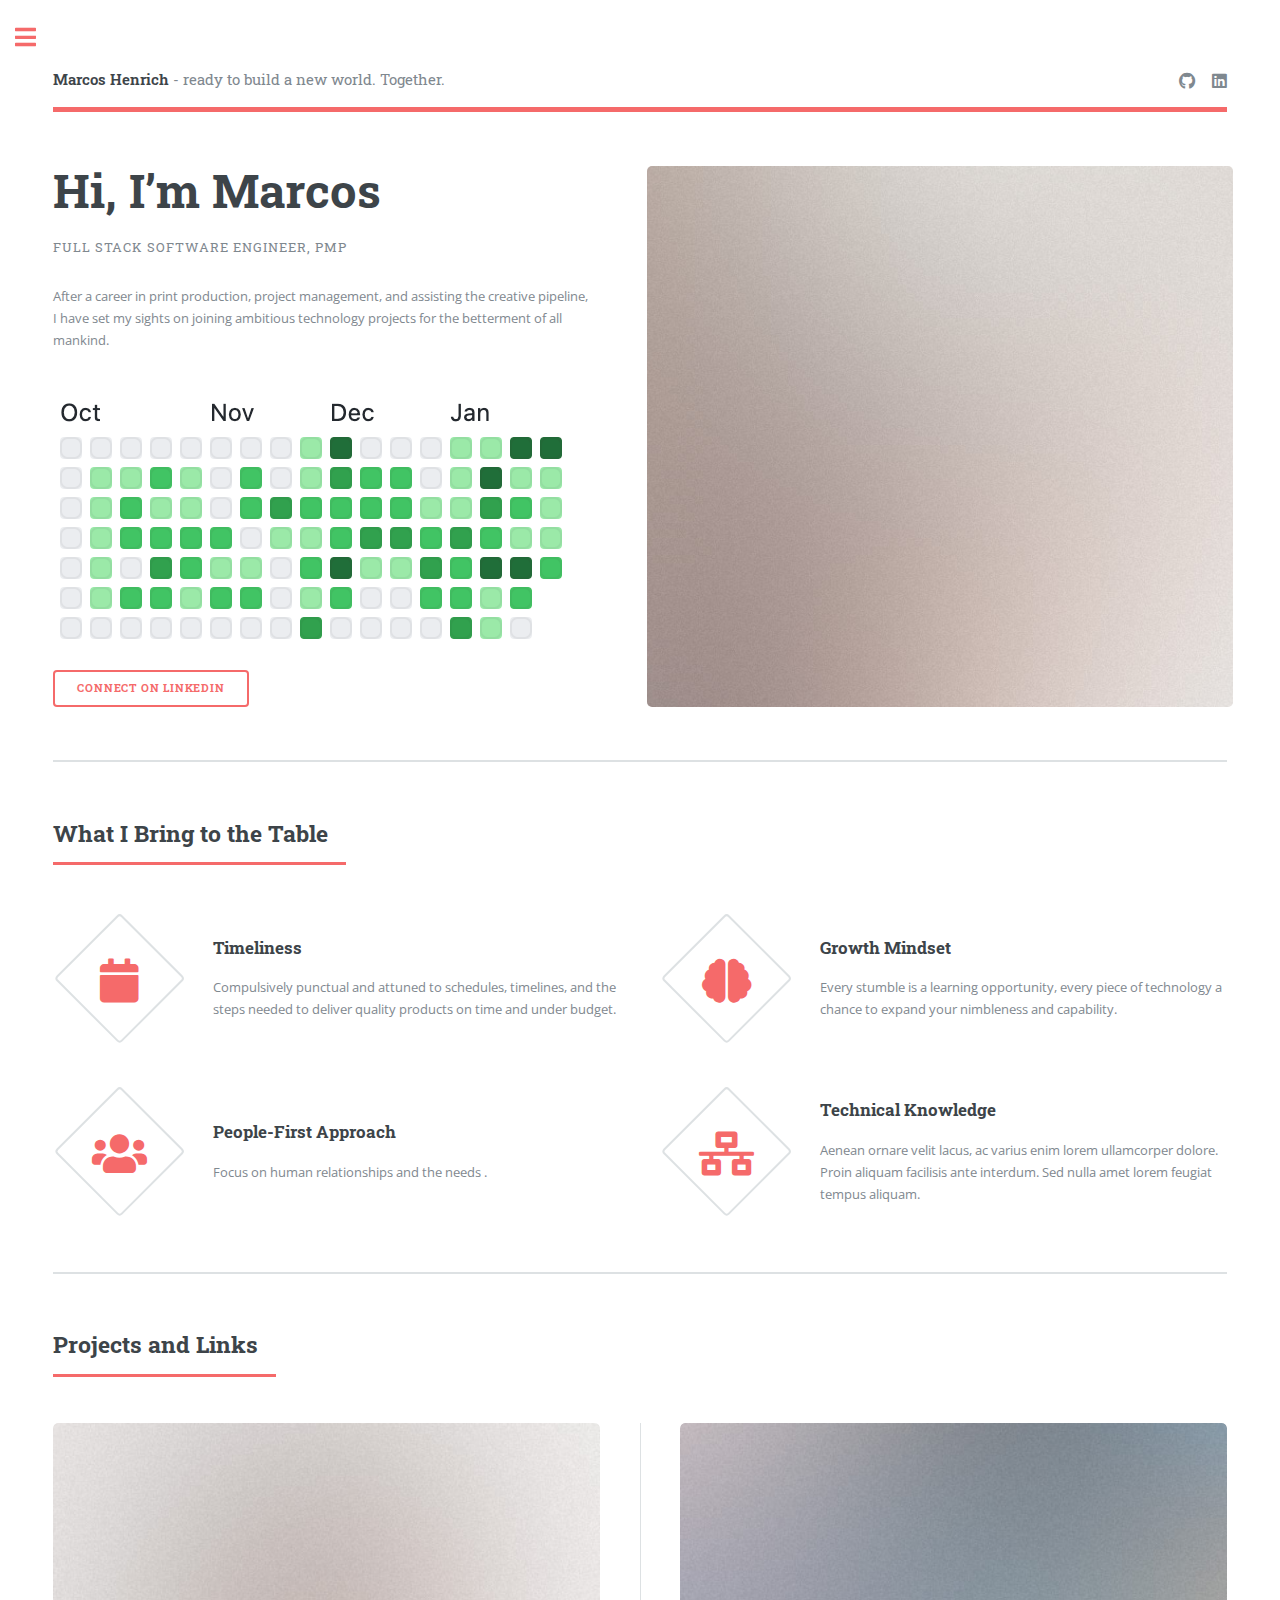
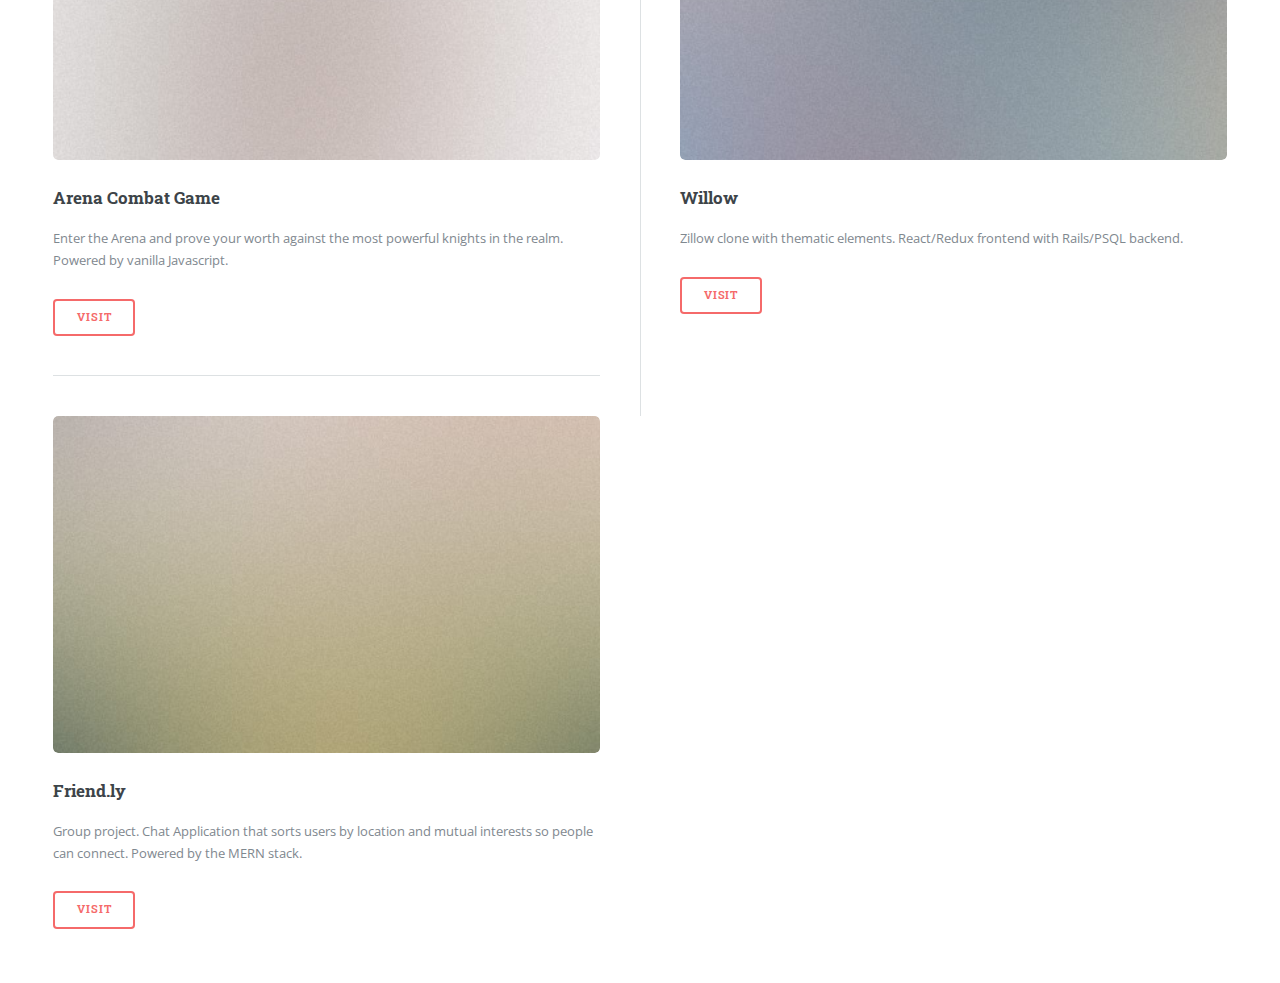
==== commit 339ce1af: "github history set" ====
--- a/index.html
+++ b/index.html
@@ -38,6 +38,7 @@
 											<p>Full Stack Software Engineer, PMP</p>
 										</header>
 										<p>After a career in print production, project management, and assisting the creative pipeline, I have set my sights on joining ambitious technology projects for the betterment of all mankind.</p>
+										<img align="center" src="./images/github-history.png"/>
 										<ul class="actions">
 											<li><a target="_blank" href="https://www.linkedin.com/in/marcos-henrich-794226108/" class="button big">Connect on Linkedin</a></li>
 										</ul>
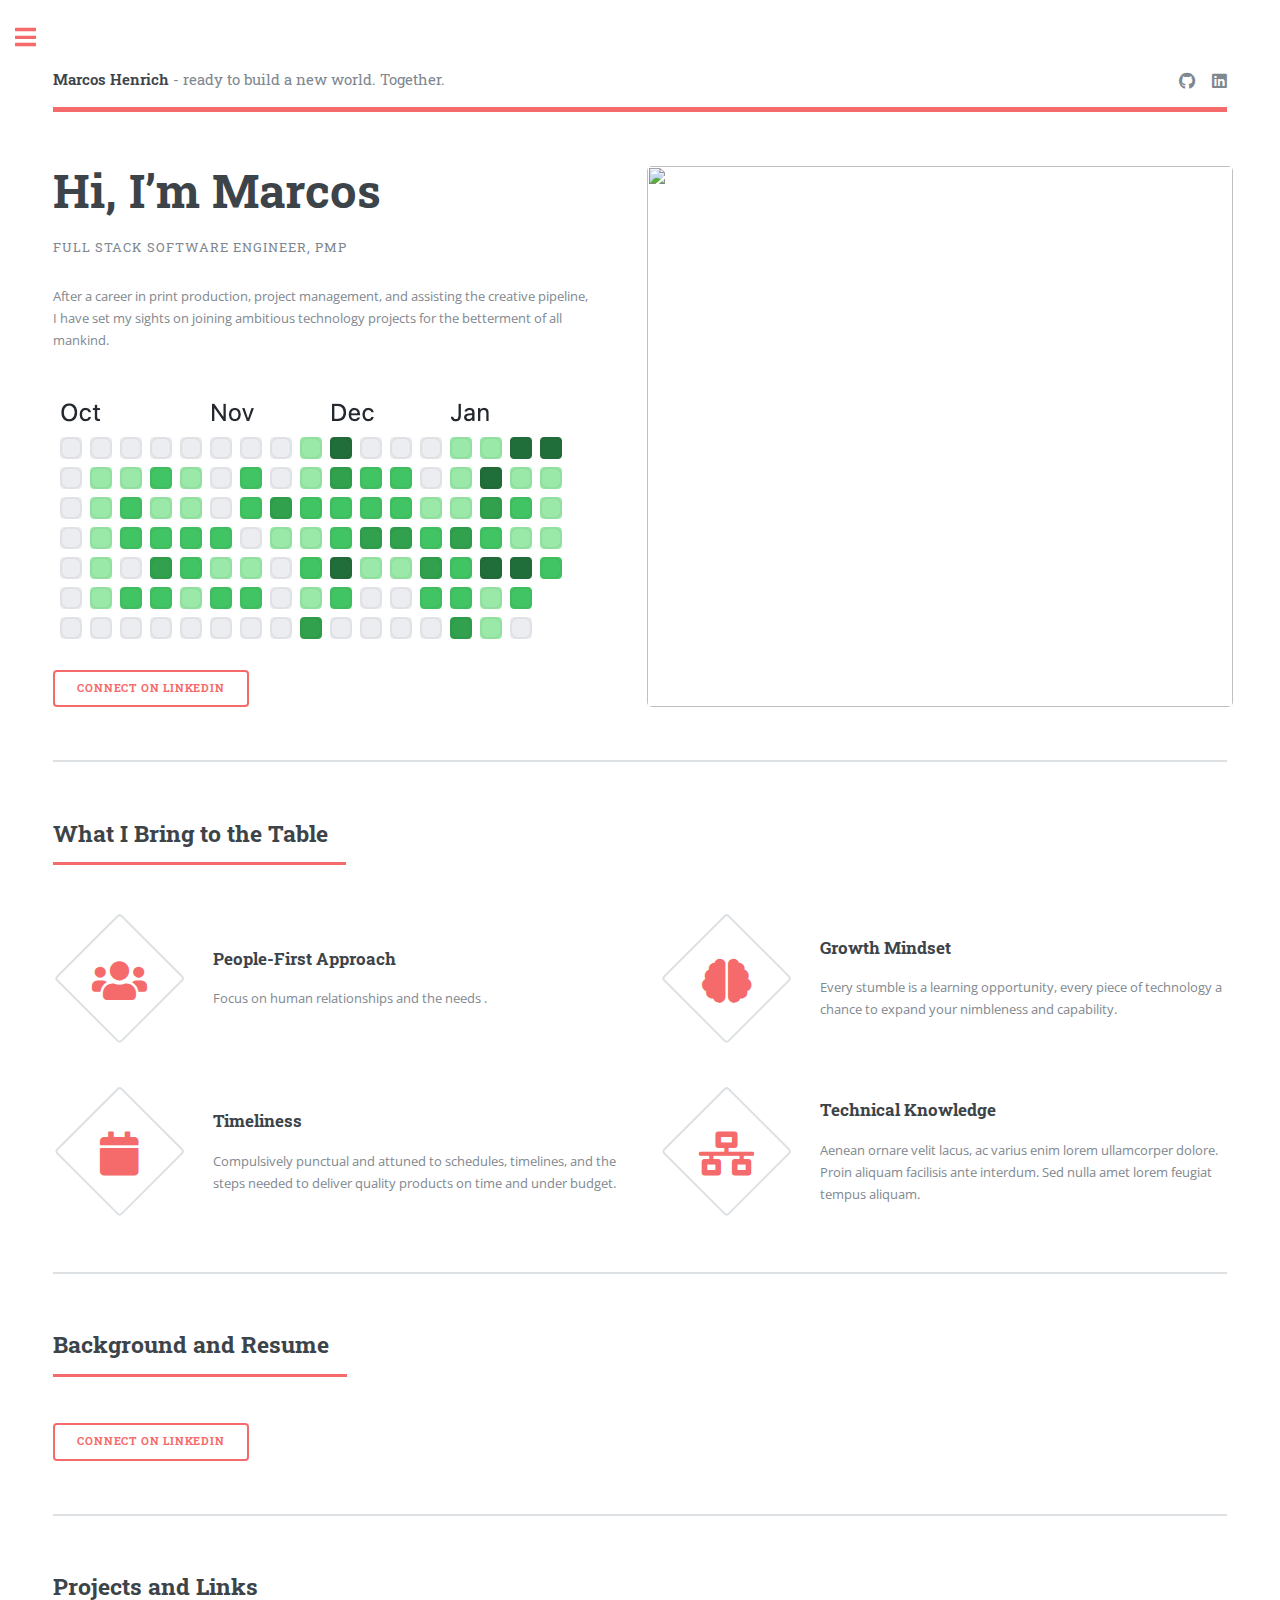
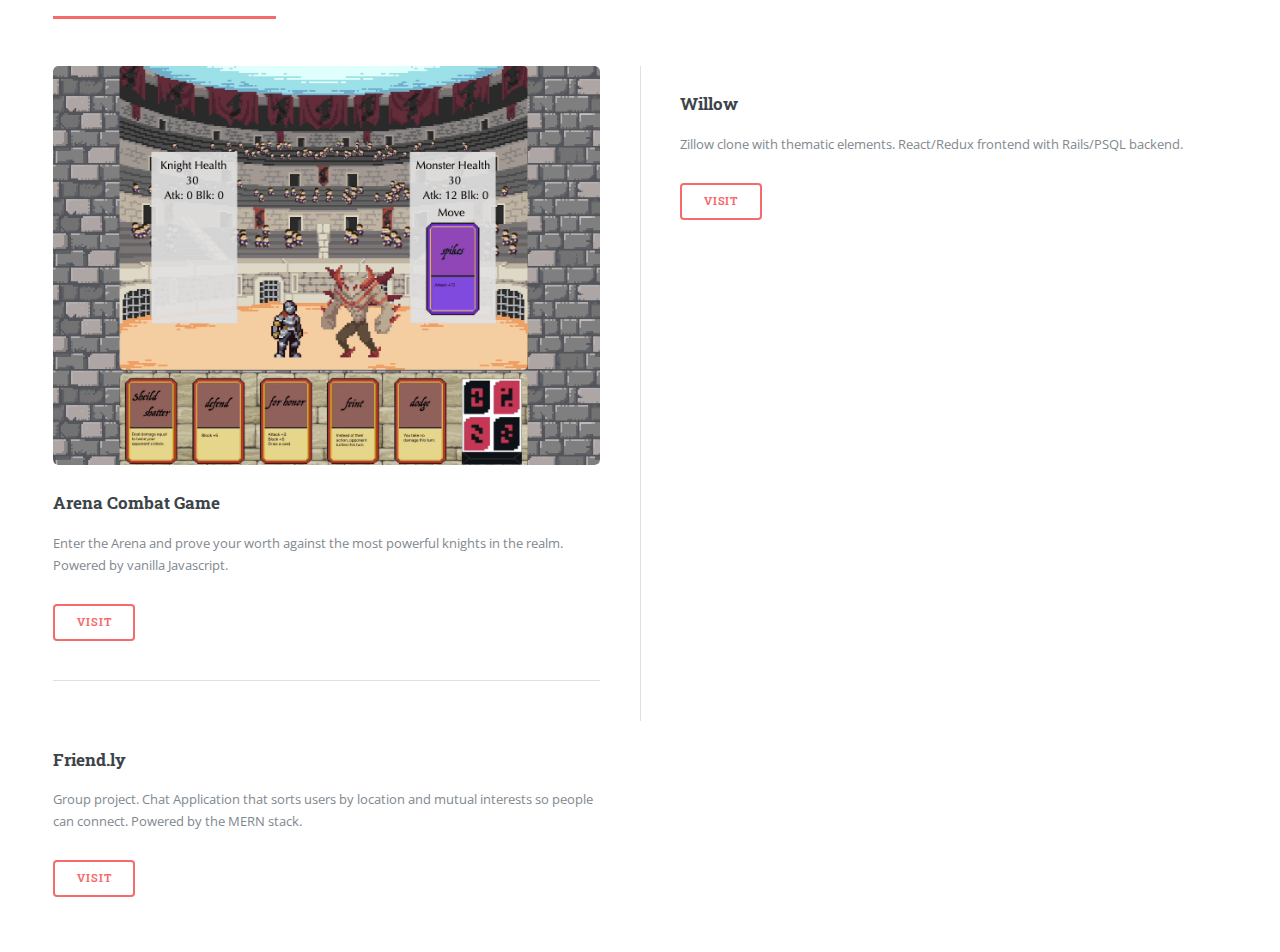
==== commit ff66e6f3: "art placement init" ====
--- a/index.html
+++ b/index.html
@@ -44,30 +44,16 @@
 										</ul>
 									</div>
 									<span class="image object">
-										<img src="images/pic10.jpg" alt="" />
+										<img src="images/profile.jpeg" alt="" />
 									</span>
 								</section>
 
-							<!-- Section -->
+							<!-- Table -->
 								<section>
 									<header class="major">
 										<h2>What I Bring to the Table</h2>
 									</header>
 									<div class="features">
-										<article>
-											<i class="icon solid fa-calendar"></i>
-											<div class="content">
-												<h3>Timeliness</h3>
-												<p>Compulsively punctual and attuned to schedules, timelines, and the steps needed to deliver quality products on time and under budget.</p>
-											</div>
-										</article>
-										<article>
-											<span class="icon solid fa-brain"></span>
-											<div class="content">
-												<h3>Growth Mindset</h3>
-												<p>Every stumble is a learning opportunity, every piece of technology a chance to expand your nimbleness and capability.</p>
-											</div>
-										</article>
 										<article>
 											<span class="icon solid fa-users"></span>
 											<div class="content">
@@ -76,6 +62,22 @@
 											</div>
 										</article>
 										<article>
+											<span class="icon solid fa-brain"></span>
+											<div class="content">
+												<h3>Growth Mindset</h3>
+												<p>Every stumble is a learning opportunity, every piece of technology a chance to expand your nimbleness and
+													capability.</p>
+											</div>
+										</article>
+										<article>
+											<i class="icon solid fa-calendar"></i>
+											<div class="content">
+												<h3>Timeliness</h3>
+												<p>Compulsively punctual and attuned to schedules, timelines, and the steps needed to deliver quality products
+													on time and under budget.</p>
+											</div>
+										</article>
+										<article>
 											<span class="icon solid fa-network-wired"></span>
 											<div class="content">
 												<h3>Technical Knowledge</h3>
@@ -85,14 +87,26 @@
 									</div>
 								</section>
 
-							<!-- Section -->
+								<section>
+									<header class="major">
+										<h2>Background and Resume</h2>
+									</header>
+									
+									<ul class="actions">
+										<li><a target="_blank" href="https://www.linkedin.com/in/marcos-henrich-794226108/" class="button big">Connect on
+												Linkedin</a></li>
+									</ul>
+						
+								</section>
+
+							<!-- Projects and Links -->
 								<section>
 									<header class="major">
 										<h2>Projects and Links</h2>
 									</header>
 									<div class="posts">
 										<article>
-											<a href="#" class="image"><img src="images/pic01.jpg" alt="" /></a>
+											<a target="_blank" href="https://marcoshenrich.github.io/OgreSlayer/" class="image"><img src="images/arena-splash.gif" alt="" /></a>
 											<h3>Arena Combat Game</h3>
 											<p>Enter the Arena and prove your worth against the most powerful knights in the realm. Powered by vanilla Javascript.</p>
 											<ul class="actions">
@@ -100,7 +114,7 @@
 											</ul>
 										</article>
 										<article>
-											<a href="#" class="image"><img src="images/pic02.jpg" alt="" /></a>
+											<a target="_blank" href="https://willow-8s24.onrender.com/" class="image"><img src="images/willow-splash.gif" alt="" /></a>
 											<h3>Willow</h3>
 											<p>Zillow clone with thematic elements. React/Redux frontend with Rails/PSQL backend.</p>
 											<ul class="actions">
@@ -108,7 +122,7 @@
 											</ul>
 										</article>
 										<article>
-											<a href="#" class="image"><img src="images/pic03.jpg" alt="" /></a>
+											<a target="_blank" href="https://friend-ly.onrender.com/" class="image"><img src="images/friendly-splash.gif" alt="" /></a>
 											<h3>Friend.ly</h3>
 											<p>Group project. Chat Application that sorts users by location and mutual interests so people can connect. Powered by the MERN stack.</p>
 											<ul class="actions">
@@ -153,29 +167,7 @@
 									</ul>
 								</nav>
 
-							<!-- Section -->
-								<section>
-									<header class="major">
-										<h2>Ante interdum</h2>
-									</header>
-									<div class="mini-posts">
-										<article>
-											<a href="#" class="image"><img src="images/pic07.jpg" alt="" /></a>
-											<p>Aenean ornare velit lacus, ac varius enim lorem ullamcorper dolore aliquam.</p>
-										</article>
-										<article>
-											<a href="#" class="image"><img src="images/pic08.jpg" alt="" /></a>
-											<p>Aenean ornare velit lacus, ac varius enim lorem ullamcorper dolore aliquam.</p>
-										</article>
-										<article>
-											<a href="#" class="image"><img src="images/pic09.jpg" alt="" /></a>
-											<p>Aenean ornare velit lacus, ac varius enim lorem ullamcorper dolore aliquam.</p>
-										</article>
-									</div>
-									<ul class="actions">
-										<li><a href="#" class="button">More</a></li>
-									</ul>
-								</section>
+		
 
 							<!-- Section -->
 								<section>
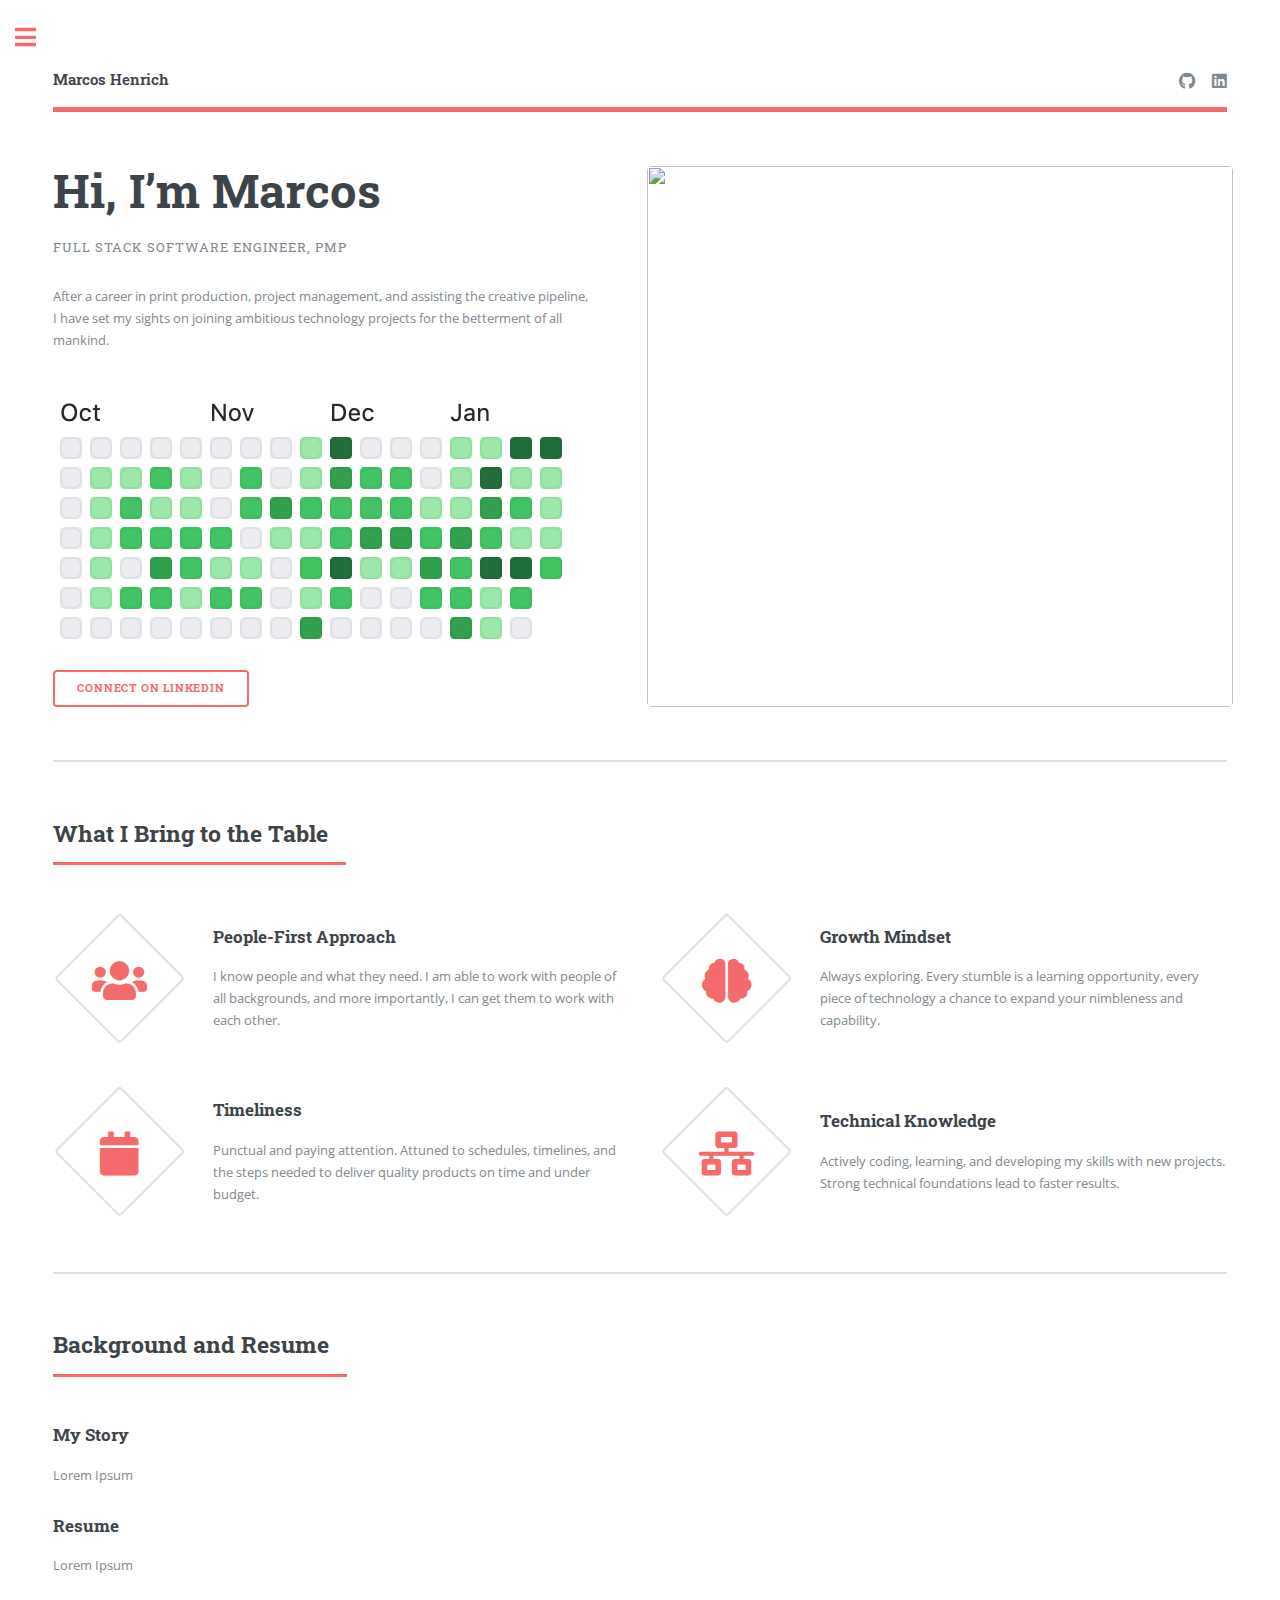
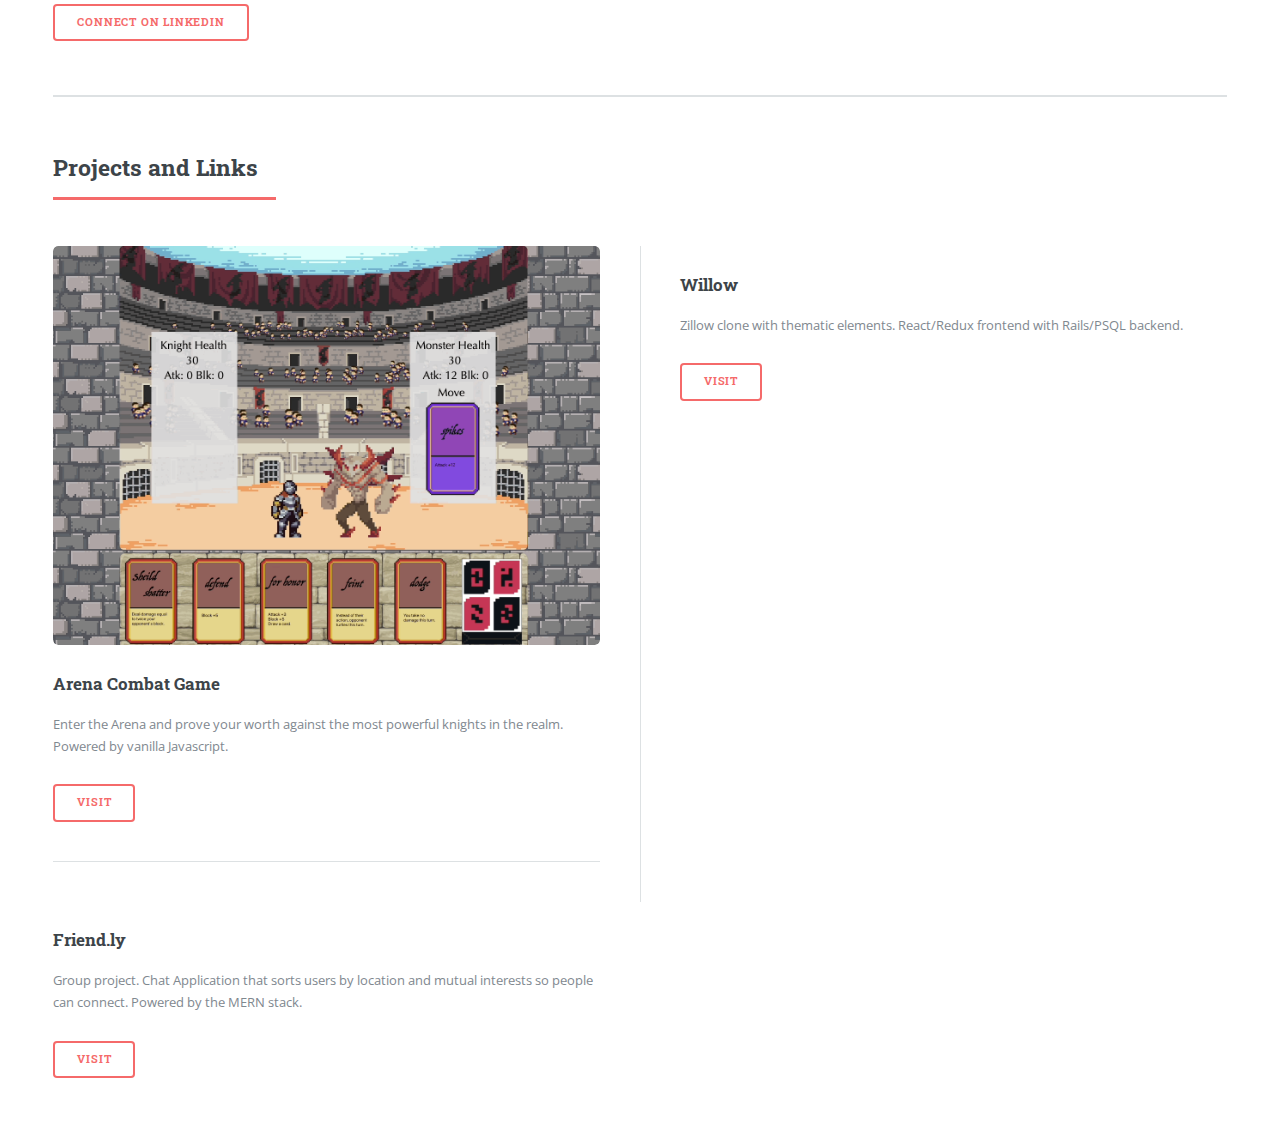
==== commit 9ceb38a6: "art page layout" ====
--- a/index.html
+++ b/index.html
@@ -23,7 +23,7 @@
 
 							<!-- Header -->
 								<header id="header">
-									<a href="index.html" class="logo"><strong>Marcos Henrich</strong> - ready to build a new world. Together.</a>
+									<a href="index.html" class="logo"><strong>Marcos Henrich</strong></a>
 									<ul class="icons">
 										<li><a target="_blank" href="https://github.com/Marcoshenrich/" class="icon brands fa-github"><span class="label"></span></a></li>
 										<li><a target="_blank" href="https://www.linkedin.com/in/marcos-henrich-794226108/" class="icon brands fa-linkedin"><span class="label"></span></a></li>
@@ -58,30 +58,28 @@
 											<span class="icon solid fa-users"></span>
 											<div class="content">
 												<h3>People-First Approach</h3>
-												<p>Focus on human relationships and the needs .</p>
+												<p>I know people and what they need. I am able to work with people of all backgrounds, and more importantly, I can get them to work with each other.</p>
 											</div>
 										</article>
 										<article>
 											<span class="icon solid fa-brain"></span>
 											<div class="content">
 												<h3>Growth Mindset</h3>
-												<p>Every stumble is a learning opportunity, every piece of technology a chance to expand your nimbleness and
-													capability.</p>
+												<p>Always exploring. Every stumble is a learning opportunity, every piece of technology a chance to expand your nimbleness and capability.</p>
 											</div>
 										</article>
 										<article>
 											<i class="icon solid fa-calendar"></i>
 											<div class="content">
 												<h3>Timeliness</h3>
-												<p>Compulsively punctual and attuned to schedules, timelines, and the steps needed to deliver quality products
-													on time and under budget.</p>
+												<p>Punctual and paying attention. Attuned to schedules, timelines, and the steps needed to deliver quality products on time and under budget.</p>
 											</div>
 										</article>
 										<article>
 											<span class="icon solid fa-network-wired"></span>
 											<div class="content">
 												<h3>Technical Knowledge</h3>
-												<p>Aenean ornare velit lacus, ac varius enim lorem ullamcorper dolore. Proin aliquam facilisis ante interdum. Sed nulla amet lorem feugiat tempus aliquam.</p>
+												<p>Actively coding, learning, and developing my skills with new projects. Strong technical foundations lead to faster results.</p>
 											</div>
 										</article>
 									</div>
@@ -91,6 +89,20 @@
 									<header class="major">
 										<h2>Background and Resume</h2>
 									</header>
+
+									<article>
+										<div class="content">
+											<h3>My Story</h3>
+											<p>Lorem Ipsum</p>
+										</div>
+									</article>
+
+									<article>
+										<div class="content">
+											<h3>Resume</h3>
+											<p>Lorem Ipsum</p>
+										</div>
+									</article>
 									
 									<ul class="actions">
 										<li><a target="_blank" href="https://www.linkedin.com/in/marcos-henrich-794226108/" class="button big">Connect on
@@ -153,6 +165,7 @@
 									<ul>
 										<li><a href="index.html">Homepage</a></li>
 										<li><a href="art.html">Art</a></li>
+										<li><a href="elements.html">Photography</a></li>
 										<li><a href="elements.html">Getting a PMP</a></li>
 										<li><a href="elements.html">Elements</a></li>
 										<li>
--- a/assets/css/main.css
+++ b/assets/css/main.css
@@ -1265,6 +1265,18 @@
   object-fit: cover;
 }
 
+#vertphoto {
+  height: 600px;
+  width: 400px;
+  object-fit: cover;
+}
+
+#horiphoto {
+  height: 400px;
+  width: 600px;
+  object-fit: cover;
+}
+
 
 /* List */
 ol {
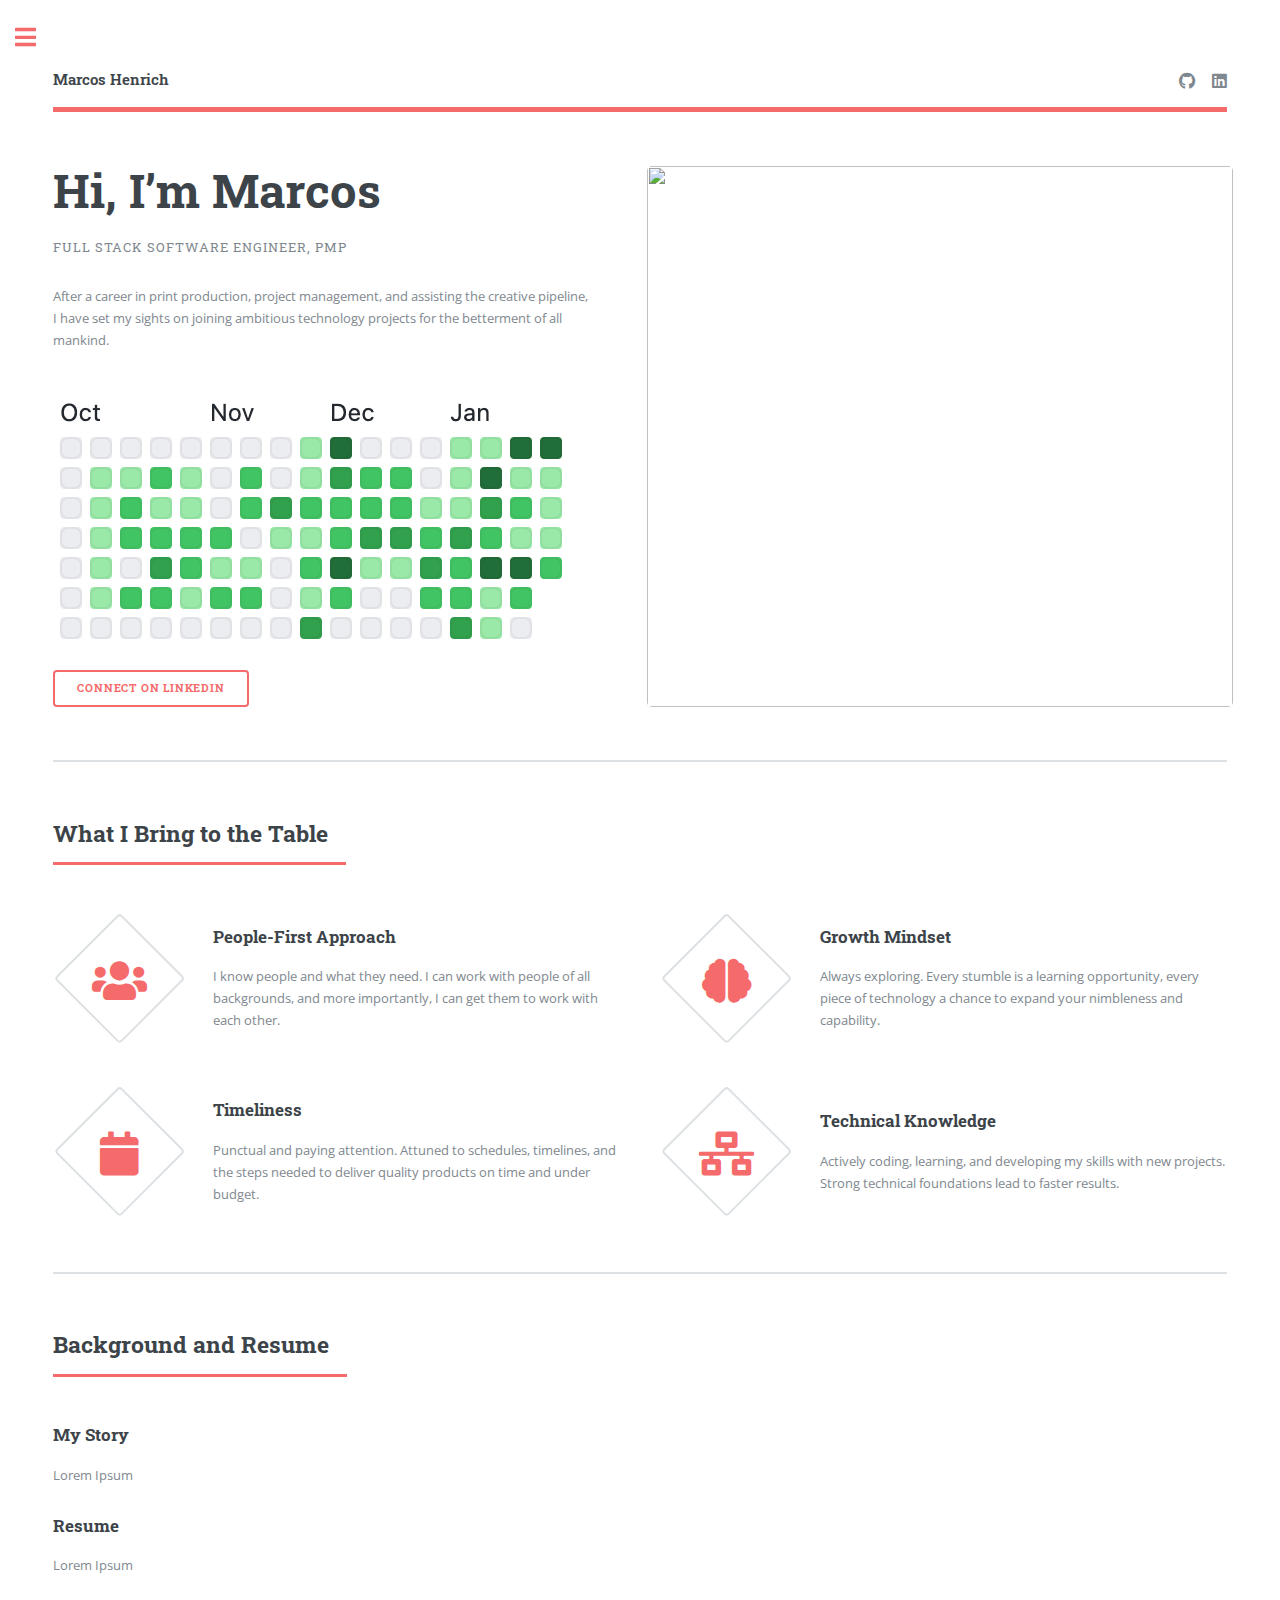
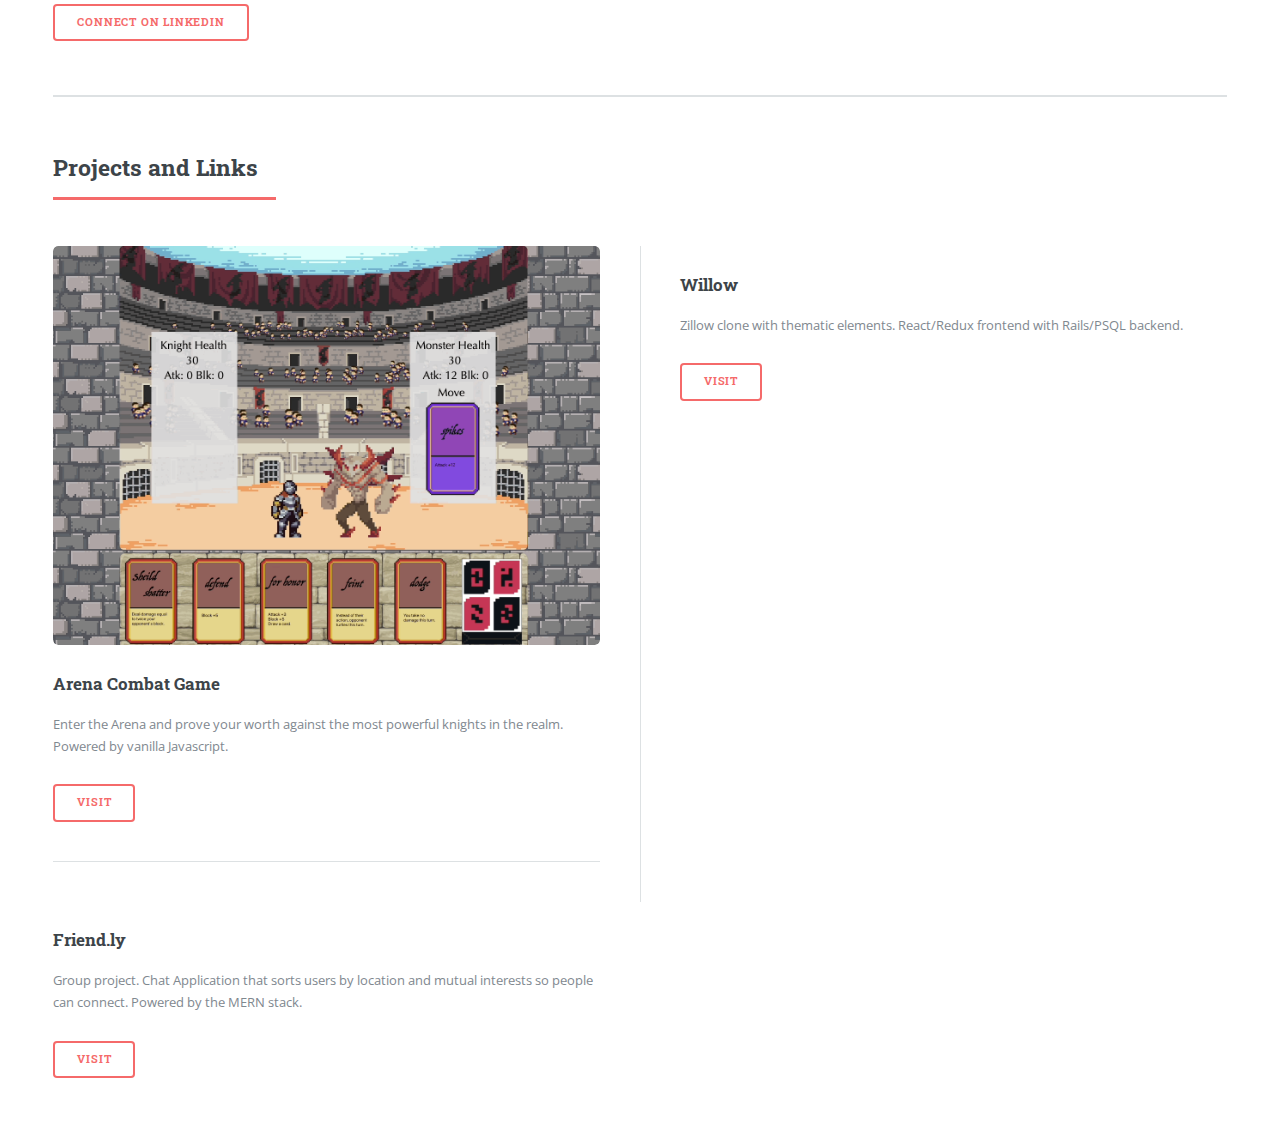
==== commit 88d6ce00: "sidebar refactored" ====
--- a/index.html
+++ b/index.html
@@ -58,7 +58,7 @@
 											<span class="icon solid fa-users"></span>
 											<div class="content">
 												<h3>People-First Approach</h3>
-												<p>I know people and what they need. I am able to work with people of all backgrounds, and more importantly, I can get them to work with each other.</p>
+												<p>I know people and what they need. I can work with people of all backgrounds, and more importantly, I can get them to work with each other.</p>
 											</div>
 										</article>
 										<article>
@@ -86,7 +86,7 @@
 								</section>
 
 								<section>
-									<header class="major">
+									<header class="major" id="background-section">
 										<h2>Background and Resume</h2>
 									</header>
 
@@ -152,10 +152,10 @@
 
 							<!-- Search -->
 								<section id="search" class="alt">
-									<form method="post" action="#">
-										<input type="text" name="query" id="query" placeholder="Search" />
-									</form>
-								</section>
+
+								</section>
+
+								
 
 							<!-- Menu -->
 								<nav id="menu">
@@ -164,19 +164,10 @@
 									</header>
 									<ul>
 										<li><a href="index.html">Homepage</a></li>
+										<li><a onclick="scrollToView()">Background and Resume</a></li>
 										<li><a href="art.html">Art</a></li>
-										<li><a href="elements.html">Photography</a></li>
+										<li><a href="photography.html">Photography</a></li>
 										<li><a href="elements.html">Getting a PMP</a></li>
-										<li><a href="elements.html">Elements</a></li>
-										<li>
-											<span class="opener">Submenu</span>
-											<ul>
-												<li><a href="#">Lorem Dolor</a></li>
-												<li><a href="#">Ipsum Adipiscing</a></li>
-												<li><a href="#">Tempus Magna</a></li>
-												<li><a href="#">Feugiat Veroeros</a></li>
-											</ul>
-										</li>
 									</ul>
 								</nav>
 
@@ -185,9 +176,9 @@
 							<!-- Section -->
 								<section>
 									<header class="major">
-										<h2>Get in touch</h2>
-									</header>
-									<p>Reach out to connect. Happy to answer any questions or just chat about our journeys. I love meeting new people and learning how you became who you are today.</p>
+										<h2>Get in Touch</h2>
+									</header>
+									<p>Reach out to connect. Happy to answer any questions or just chat about our journeys. <br/>I love meeting new people and learning how you became who you are today.</p>
 									<ul class="contact">
 										<a target="_blank" href="https://www.linkedin.com/in/marcos-henrich-794226108/"><li class="icon brands fa-linkedin">LinkedIn</li></a>
 										<li class="icon solid fa-envelope">jmarcoshenrich@gmail.com</li>
@@ -213,5 +204,16 @@
 			<script src="assets/js/util.js"></script>
 			<script src="assets/js/main.js"></script>
 
+			<script>
+				function scrollToView() {
+					let e = document.getElementById("background-section");
+					e.scrollIntoView({
+						block: 'start',
+						behavior: 'smooth',
+						inline: 'start'
+					});
+				}
+			</script>
+
 	</body>
 </html>--- a/assets/css/main.css
+++ b/assets/css/main.css
@@ -1266,14 +1266,14 @@
 }
 
 #vertphoto {
-  height: 600px;
-  width: 400px;
+  height: 720px;
+  width: 480px;
   object-fit: cover;
 }
 
 #horiphoto {
-  height: 400px;
-  width: 600px;
+  height: 480px;
+  width: 720px;
   object-fit: cover;
 }
 
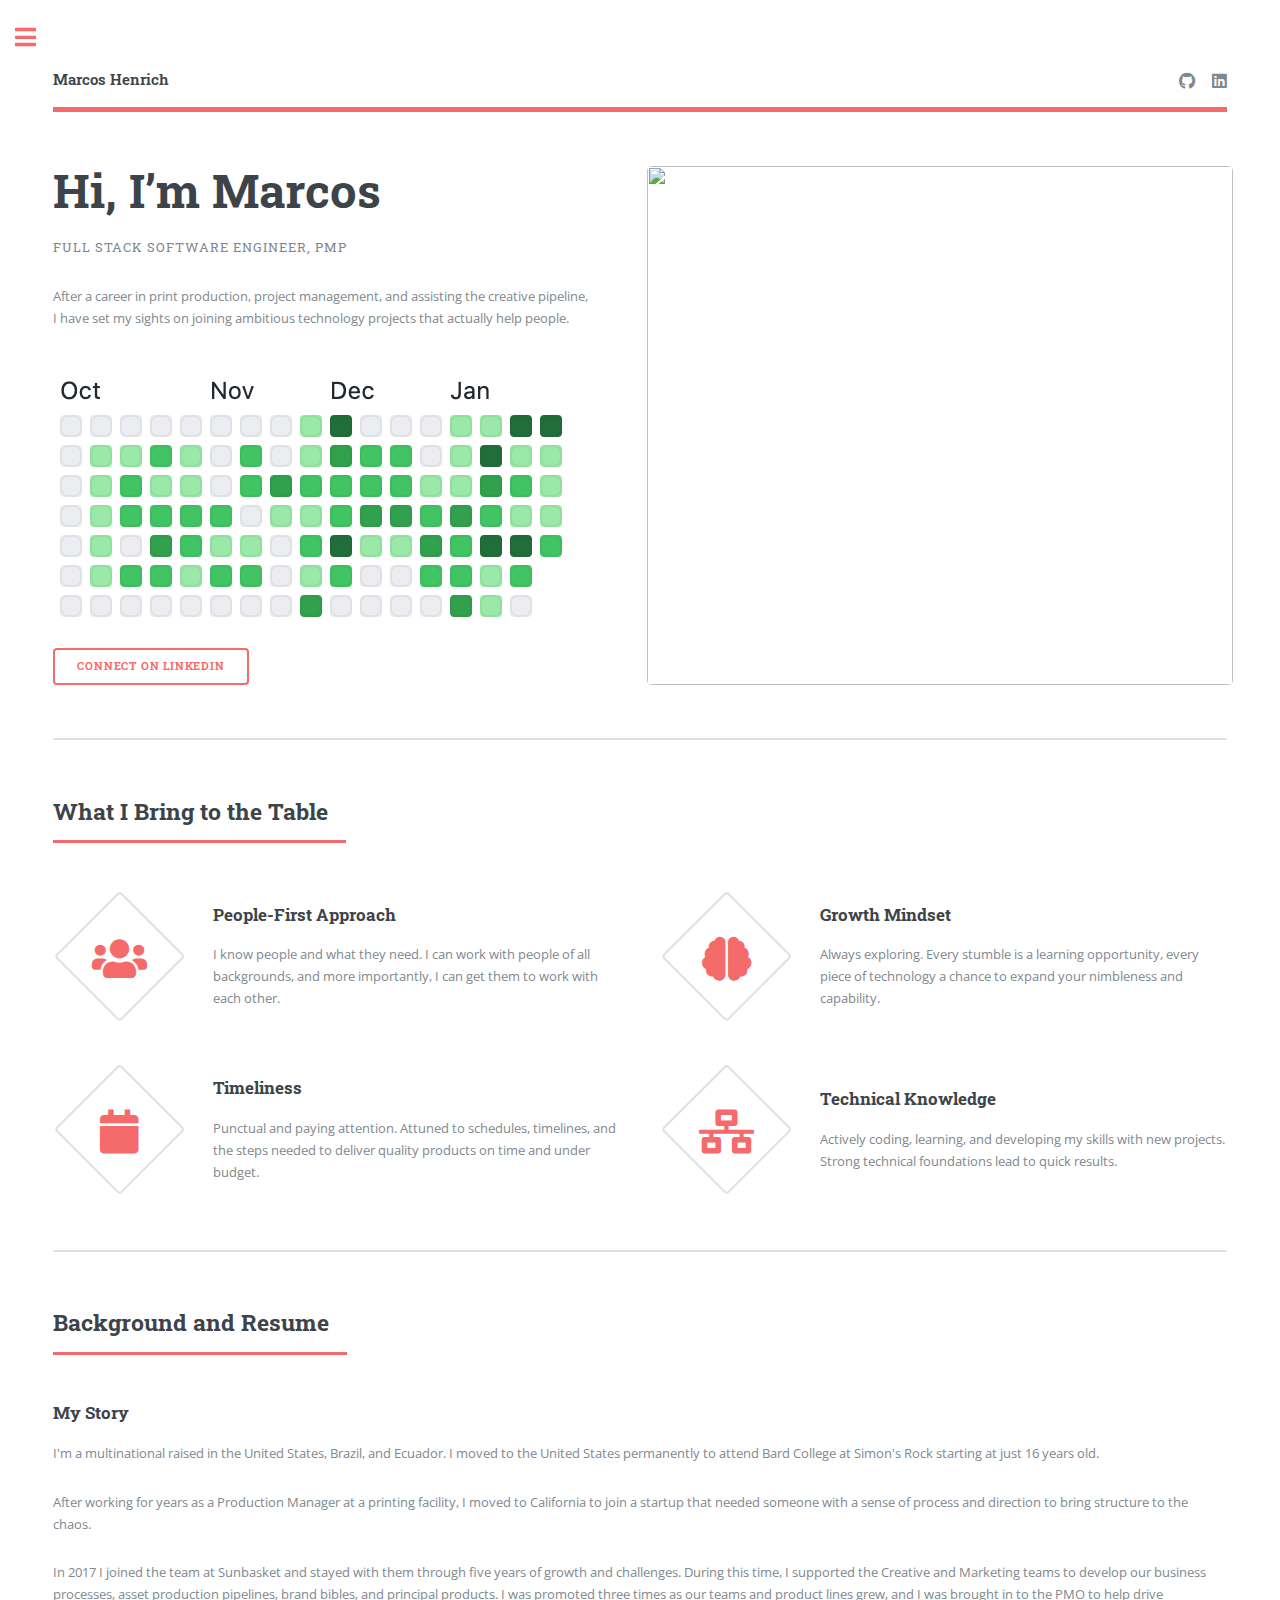
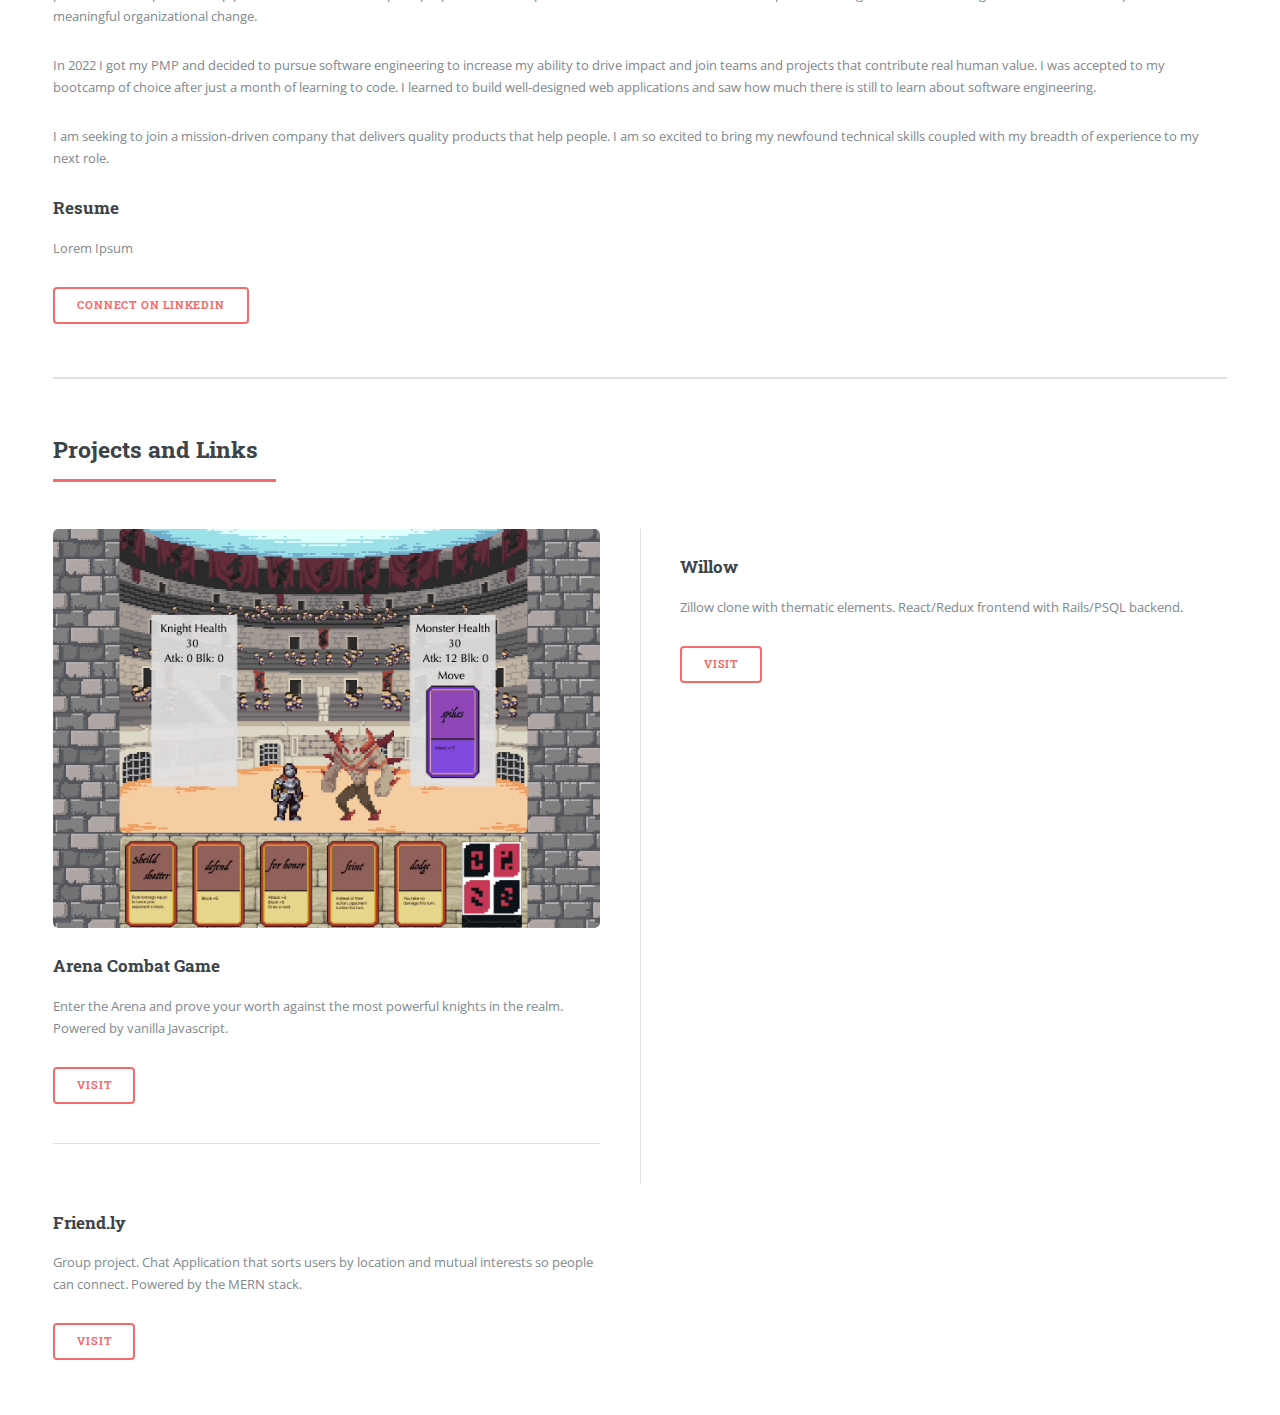
==== commit 70c54f68: "pmp restructured" ====
--- a/index.html
+++ b/index.html
@@ -37,7 +37,7 @@
 											<h1>Hi, I’m Marcos</h1>
 											<p>Full Stack Software Engineer, PMP</p>
 										</header>
-										<p>After a career in print production, project management, and assisting the creative pipeline, I have set my sights on joining ambitious technology projects for the betterment of all mankind.</p>
+										<p>After a career in print production, project management, and assisting the creative pipeline, I have set my sights on joining ambitious technology projects that actually help people.</p>
 										<img align="center" src="./images/github-history.png"/>
 										<ul class="actions">
 											<li><a target="_blank" href="https://www.linkedin.com/in/marcos-henrich-794226108/" class="button big">Connect on Linkedin</a></li>
@@ -79,7 +79,7 @@
 											<span class="icon solid fa-network-wired"></span>
 											<div class="content">
 												<h3>Technical Knowledge</h3>
-												<p>Actively coding, learning, and developing my skills with new projects. Strong technical foundations lead to faster results.</p>
+												<p>Actively coding, learning, and developing my skills with new projects. Strong technical foundations lead to quick results.</p>
 											</div>
 										</article>
 									</div>
@@ -93,7 +93,19 @@
 									<article>
 										<div class="content">
 											<h3>My Story</h3>
-											<p>Lorem Ipsum</p>
+											<p>I'm a multinational raised in the United States, Brazil, and Ecuador. I moved to the United States permanently to attend
+											Bard College at Simon's Rock starting at just 16 years old.</p>
+											<p>After working for years as a Production Manager at a printing facility, I moved to California to join a
+											startup that needed someone with a sense of process and direction to bring structure to the chaos.</p>
+											<p>In 2017 I joined the team at Sunbasket and stayed with them through five years of growth and challenges. During this time, I
+											supported the Creative and Marketing teams to develop our business processes, asset production pipelines, brand bibles,
+											and principal products. I was promoted three times as our teams and product lines grew, and I was brought in to the PMO
+											to help drive meaningful organizational change. </p>
+											<p>In 2022 I got my PMP and decided to pursue software engineering to increase my ability to drive impact and join teams
+											and projects that contribute real human value. I was accepted to my bootcamp of choice after just a month of learning to
+											code. I learned to build well-designed web applications and saw how much there is still to learn about software
+											engineering.</p>
+											<p>I am seeking to join a mission-driven company that delivers quality products that help people. I am so excited to bring my newfound technical skills coupled with my breadth of experience to my next role.</p>
 										</div>
 									</article>
 
@@ -118,11 +130,11 @@
 									</header>
 									<div class="posts">
 										<article>
-											<a target="_blank" href="https://marcoshenrich.github.io/OgreSlayer/" class="image"><img src="images/arena-splash.gif" alt="" /></a>
+											<a target="_blank" href="https://marcoshenrich.github.io/ArenaCombat/" class="image"><img src="images/arena-splash.gif" alt="" /></a>
 											<h3>Arena Combat Game</h3>
 											<p>Enter the Arena and prove your worth against the most powerful knights in the realm. Powered by vanilla Javascript.</p>
 											<ul class="actions">
-												<li><a target="_blank" href="https://marcoshenrich.github.io/OgreSlayer/" class="button">Visit</a></li>
+												<li><a target="_blank" href="https://marcoshenrich.github.io/ArenaCombat/" class="button">Visit</a></li>
 											</ul>
 										</article>
 										<article>
@@ -167,7 +179,7 @@
 										<li><a onclick="scrollToView()">Background and Resume</a></li>
 										<li><a href="art.html">Art</a></li>
 										<li><a href="photography.html">Photography</a></li>
-										<li><a href="elements.html">Getting a PMP</a></li>
+										<li><a href="pmp.html">Getting a PMP</a></li>
 									</ul>
 								</nav>
 
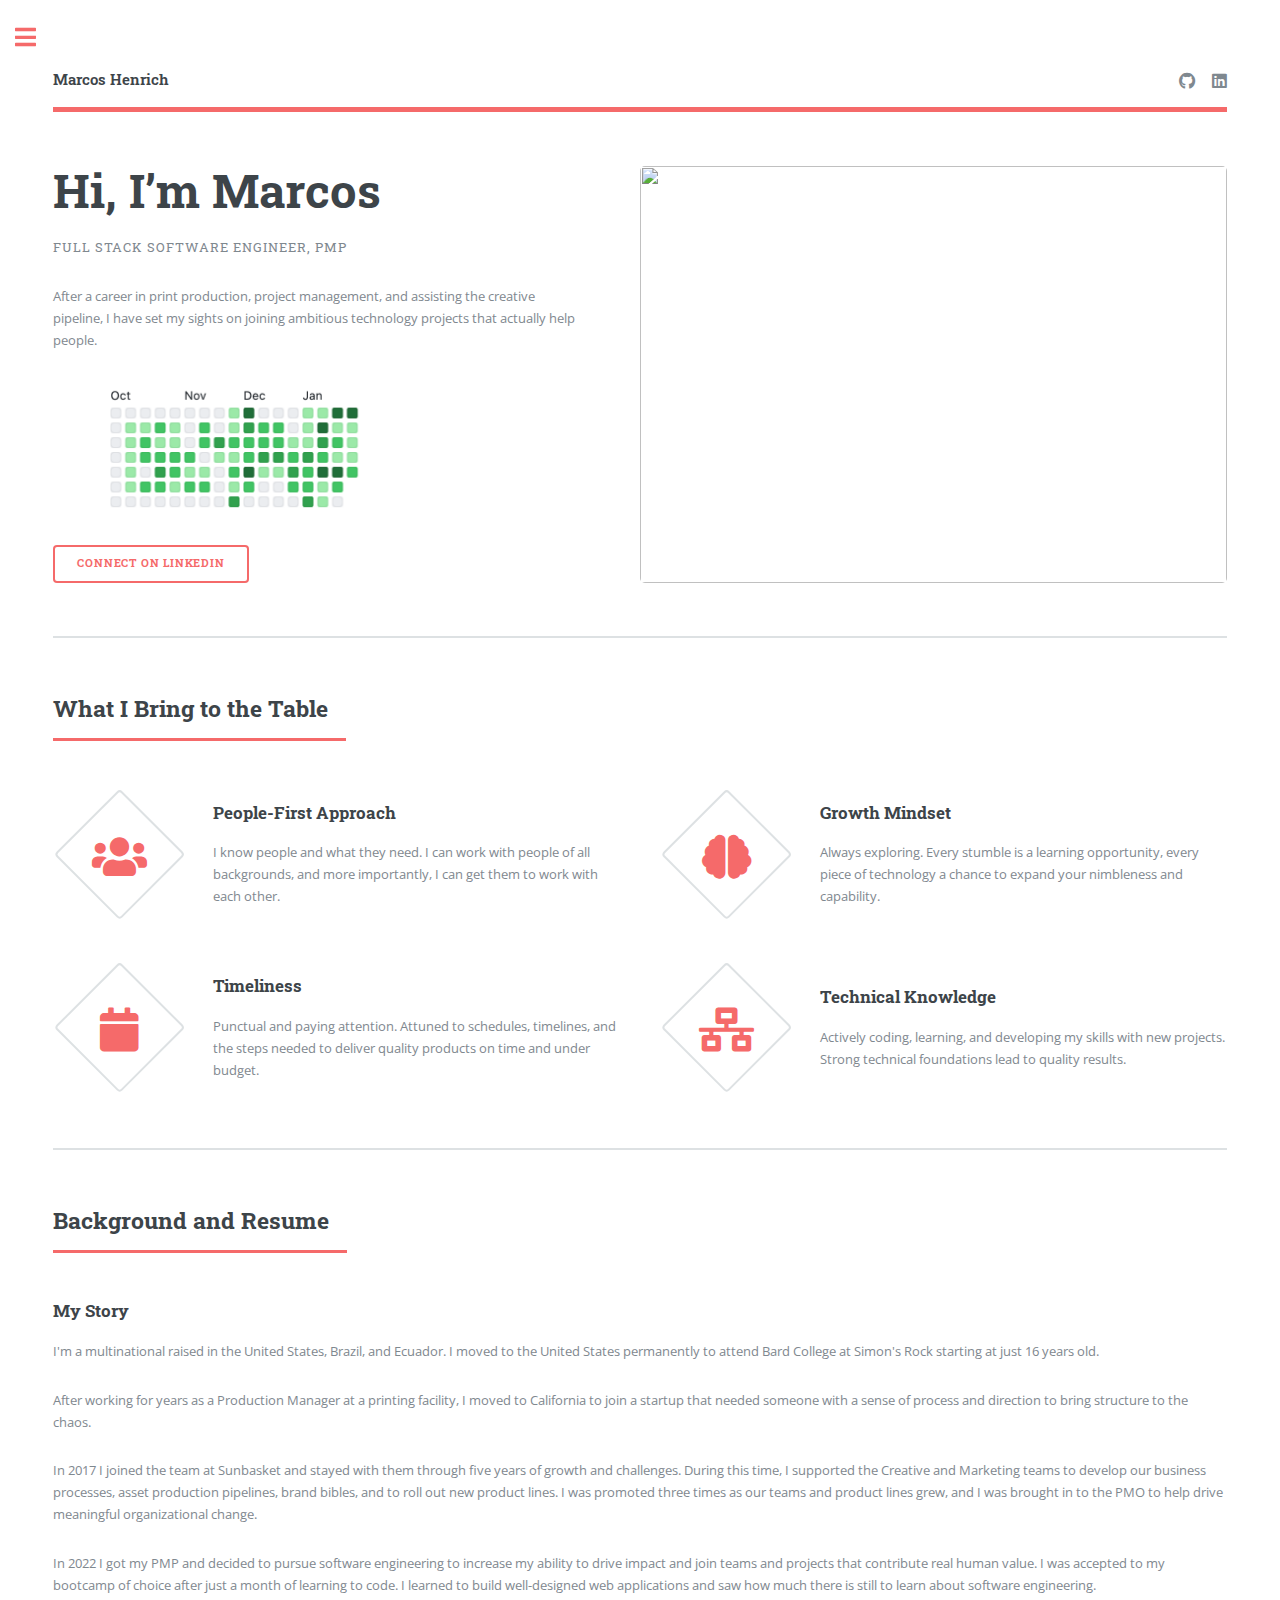
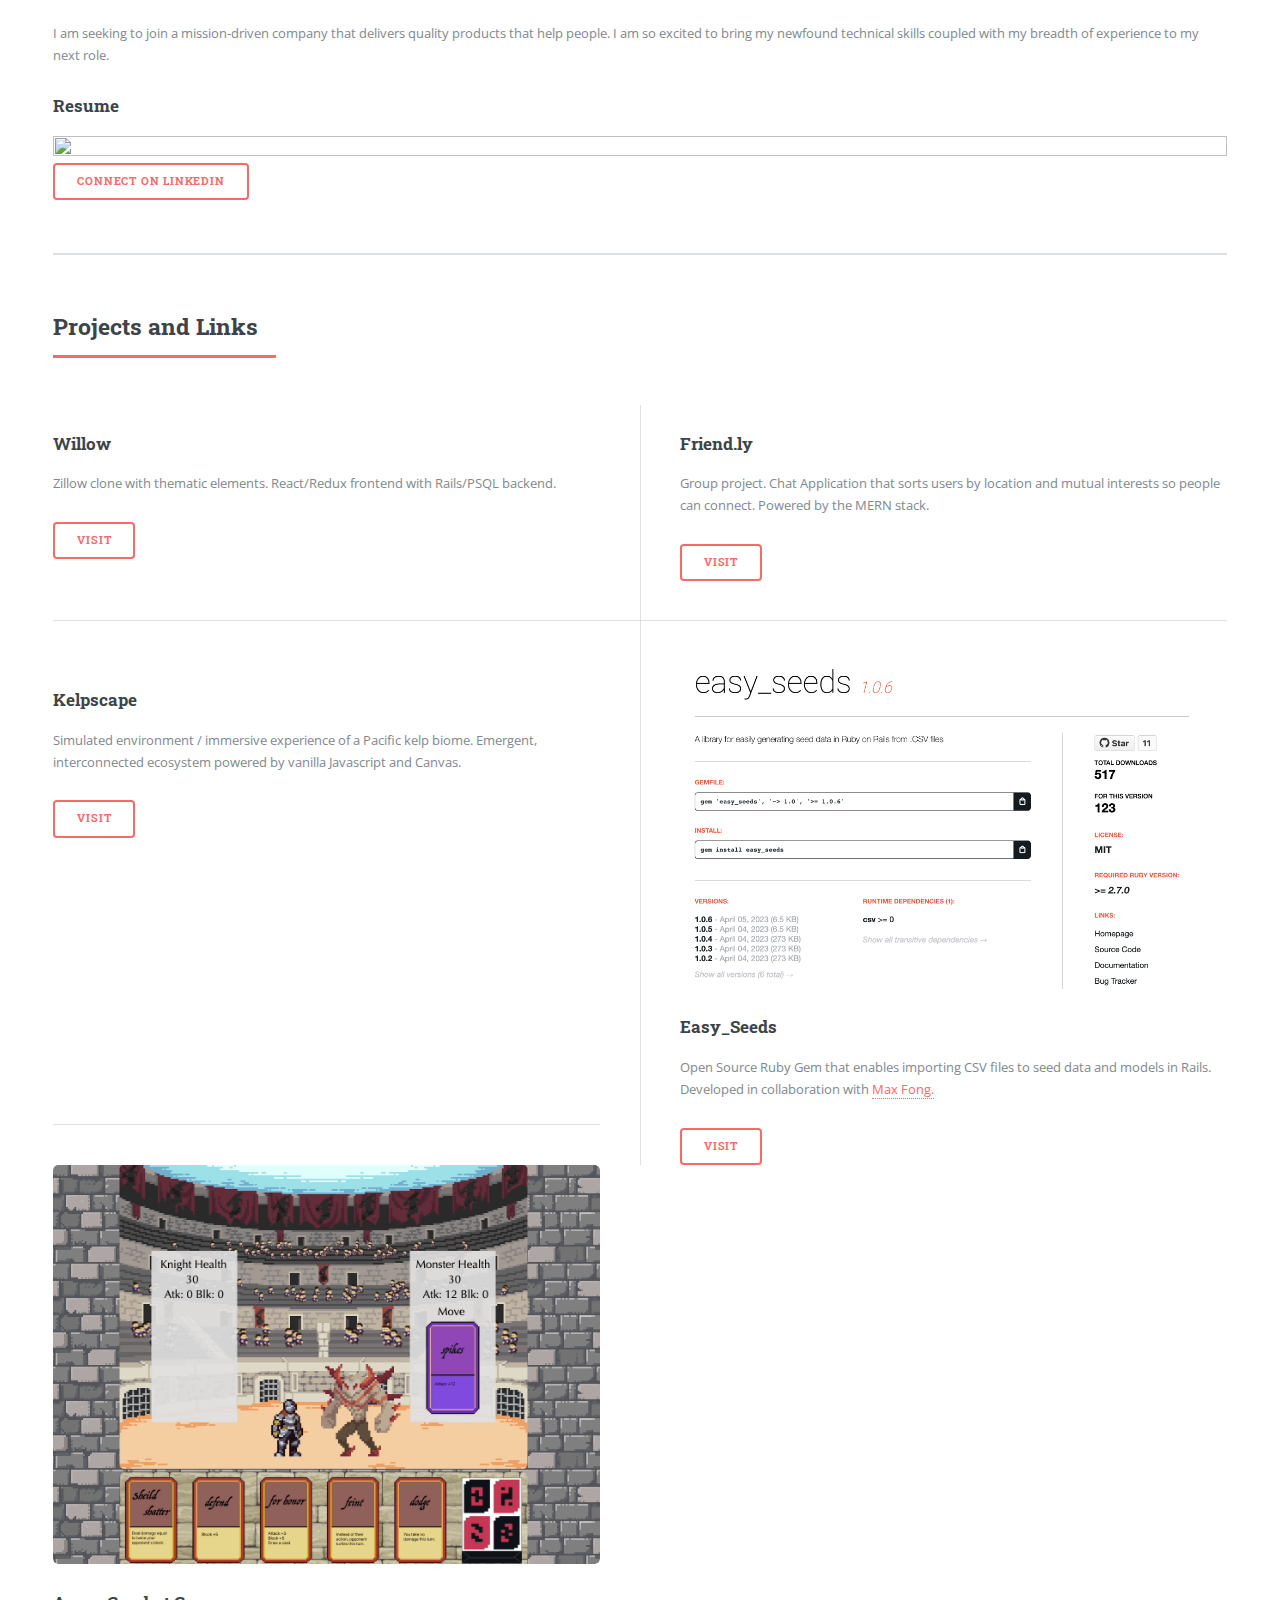
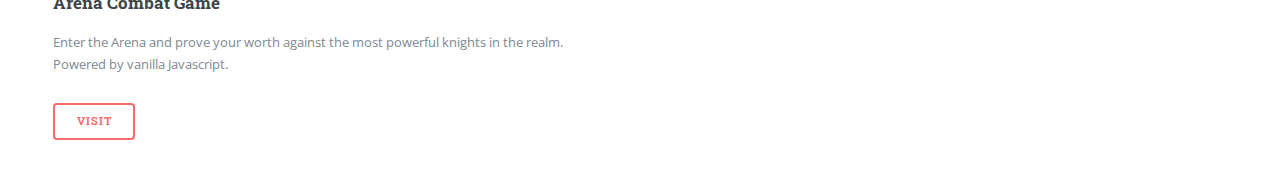
==== commit e5433e44: "kelpscape reset" ====
--- a/index.html
+++ b/index.html
@@ -38,7 +38,9 @@
 											<p>Full Stack Software Engineer, PMP</p>
 										</header>
 										<p>After a career in print production, project management, and assisting the creative pipeline, I have set my sights on joining ambitious technology projects that actually help people.</p>
-										<img align="center" src="./images/github-history.png"/>
+										<div class="image">
+											<img id="github-history" src="./images/github-history.png"/>
+										</div>
 										<ul class="actions">
 											<li><a target="_blank" href="https://www.linkedin.com/in/marcos-henrich-794226108/" class="button big">Connect on Linkedin</a></li>
 										</ul>
@@ -79,7 +81,7 @@
 											<span class="icon solid fa-network-wired"></span>
 											<div class="content">
 												<h3>Technical Knowledge</h3>
-												<p>Actively coding, learning, and developing my skills with new projects. Strong technical foundations lead to quick results.</p>
+												<p>Actively coding, learning, and developing my skills with new projects. Strong technical foundations lead to quality results.</p>
 											</div>
 										</article>
 									</div>
@@ -99,7 +101,7 @@
 											startup that needed someone with a sense of process and direction to bring structure to the chaos.</p>
 											<p>In 2017 I joined the team at Sunbasket and stayed with them through five years of growth and challenges. During this time, I
 											supported the Creative and Marketing teams to develop our business processes, asset production pipelines, brand bibles,
-											and principal products. I was promoted three times as our teams and product lines grew, and I was brought in to the PMO
+											and to roll out new product lines. I was promoted three times as our teams and product lines grew, and I was brought in to the PMO
 											to help drive meaningful organizational change. </p>
 											<p>In 2022 I got my PMP and decided to pursue software engineering to increase my ability to drive impact and join teams
 											and projects that contribute real human value. I was accepted to my bootcamp of choice after just a month of learning to
@@ -112,7 +114,9 @@
 									<article>
 										<div class="content">
 											<h3>Resume</h3>
-											<p>Lorem Ipsum</p>
+											<a target="_blank" href="resume.pdf"><div class="resume-container">
+												<img src="resume.png" type="application/pdf" style="width:100%; height:100%"/>
+											</div></a>
 										</div>
 									</article>
 									
@@ -130,14 +134,6 @@
 									</header>
 									<div class="posts">
 										<article>
-											<a target="_blank" href="https://marcoshenrich.github.io/ArenaCombat/" class="image"><img src="images/arena-splash.gif" alt="" /></a>
-											<h3>Arena Combat Game</h3>
-											<p>Enter the Arena and prove your worth against the most powerful knights in the realm. Powered by vanilla Javascript.</p>
-											<ul class="actions">
-												<li><a target="_blank" href="https://marcoshenrich.github.io/ArenaCombat/" class="button">Visit</a></li>
-											</ul>
-										</article>
-										<article>
 											<a target="_blank" href="https://willow-8s24.onrender.com/" class="image"><img src="images/willow-splash.gif" alt="" /></a>
 											<h3>Willow</h3>
 											<p>Zillow clone with thematic elements. React/Redux frontend with Rails/PSQL backend.</p>
@@ -152,6 +148,35 @@
 											<ul class="actions">
 												<li><a target="_blank" href="https://friend-ly.onrender.com/" class="button">Visit</a></li>
 											</ul>
+										</article>
+										<article>
+											<a target="_blank" href="https://marcoshenrich.github.io/kelpscape/" class="image"><img src="images/kelpscape.gif"
+													alt="" /></a>
+											<h3>Kelpscape</h3>
+											<p>Simulated environment / immersive experience of a Pacific kelp biome. Emergent, interconnected ecosystem powered by vanilla Javascript and Canvas.</p>
+											<ul class="actions">
+												<li><a target="_blank" href="https://marcoshenrich.github.io/kelpscape/" class="button">Visit</a></li>
+											</ul>
+										</article>
+										<article>
+											<a target="_blank" href="https://rubygems.org/gems/easy_seeds" class="image"><img src="images/easy_seeds.png"
+													alt="" /></a>
+											<h3>Easy_Seeds</h3>
+											<p>Open Source Ruby Gem that enables importing CSV files to seed data and models in Rails. Developed in collaboration with <a target="_blank" href="http://maxfongdev.com/">Max Fong.</a></p>
+											<ul class="actions">
+												<li><a target="_blank" href="https://rubygems.org/gems/easy_seeds" class="button">Visit</a></li>
+											</ul>
+										</article>
+										<article>
+											<a target="_blank" href="https://marcoshenrich.github.io/ArenaCombat/" class="image"><img
+													src="images/arena-splash.gif" alt="" /></a>
+											<h3>Arena Combat Game</h3>
+											<p>Enter the Arena and prove your worth against the most powerful knights in the realm. Powered by vanilla
+												Javascript.</p>
+											<ul class="actions">
+												<li><a target="_blank" href="https://marcoshenrich.github.io/ArenaCombat/" class="button">Visit</a></li>
+											</ul>
+										</article>
 									</div>
 								</section>
 
@@ -177,6 +202,7 @@
 									<ul>
 										<li><a href="index.html">Homepage</a></li>
 										<li><a onclick="scrollToView()">Background and Resume</a></li>
+										<li><a href="https://github.com/Marcoshenrich/" target="_blank">Github</a></li>
 										<li><a href="art.html">Art</a></li>
 										<li><a href="photography.html">Photography</a></li>
 										<li><a href="pmp.html">Getting a PMP</a></li>
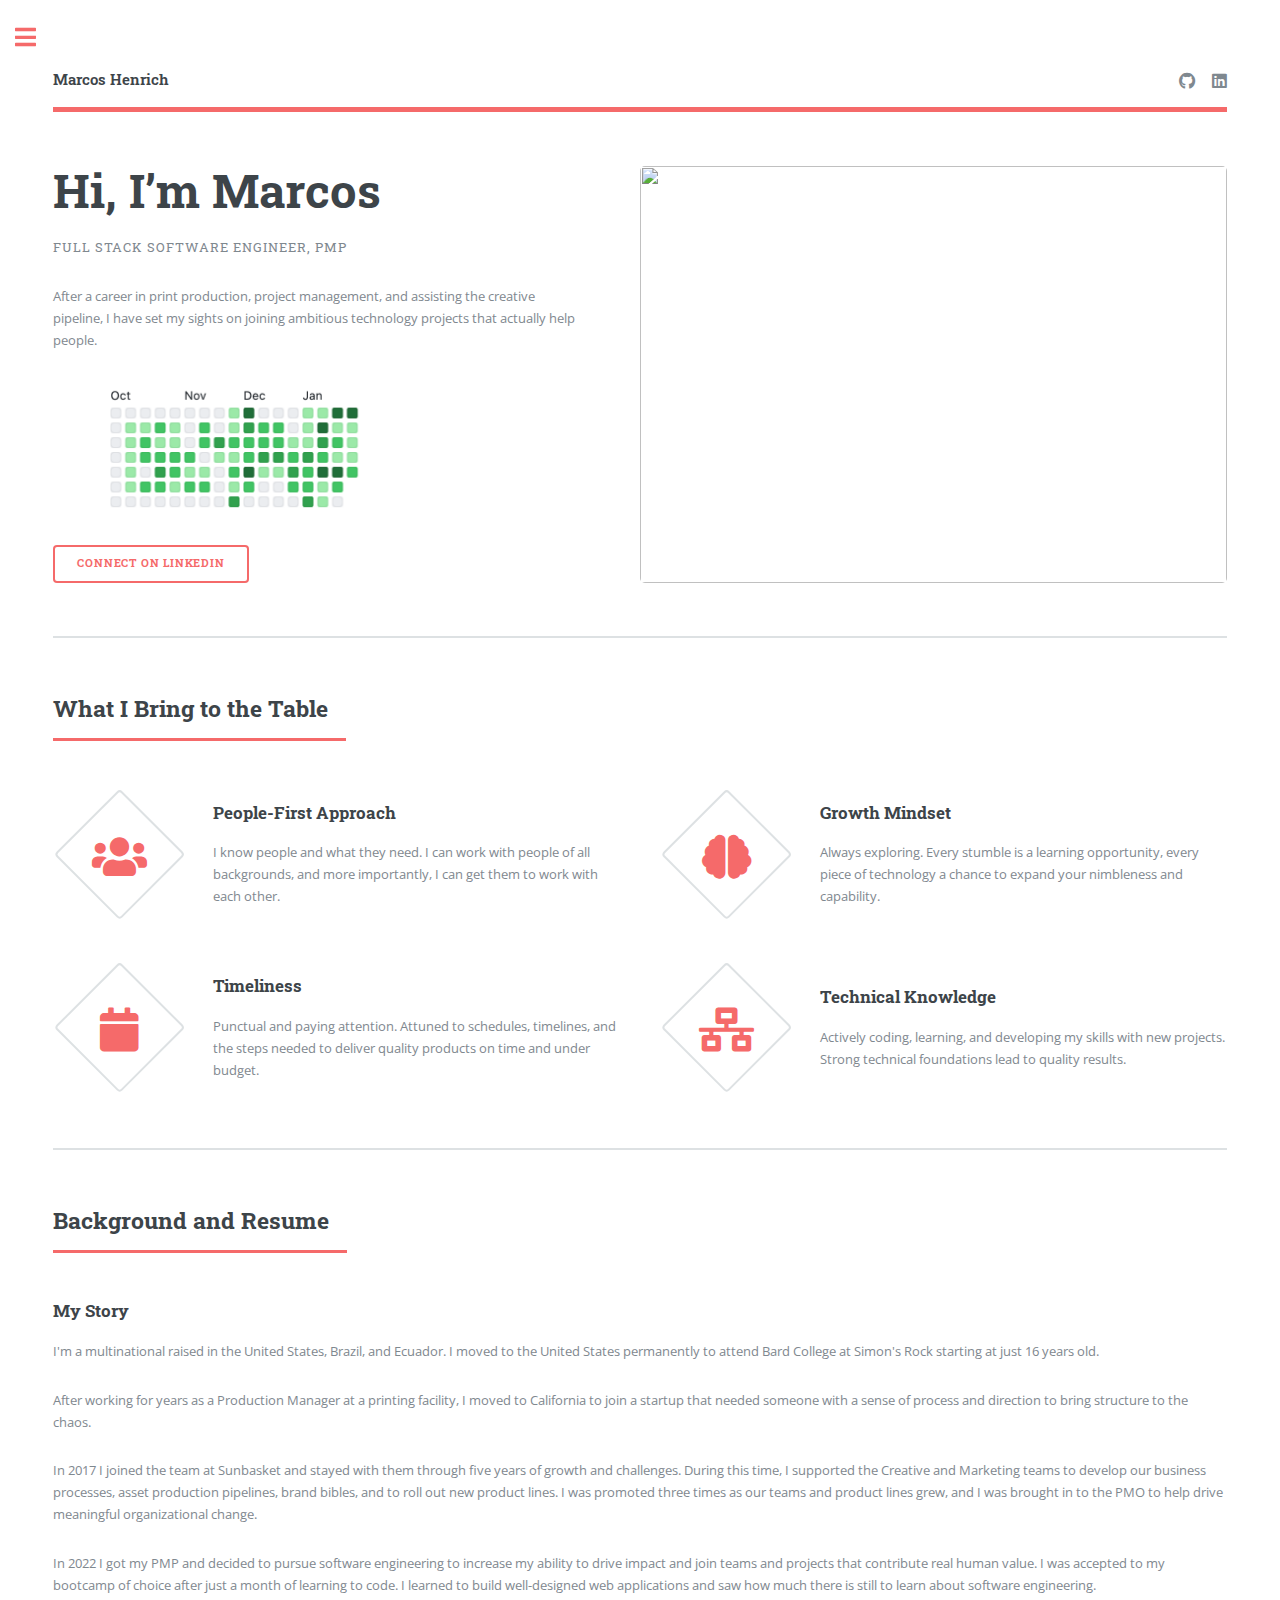
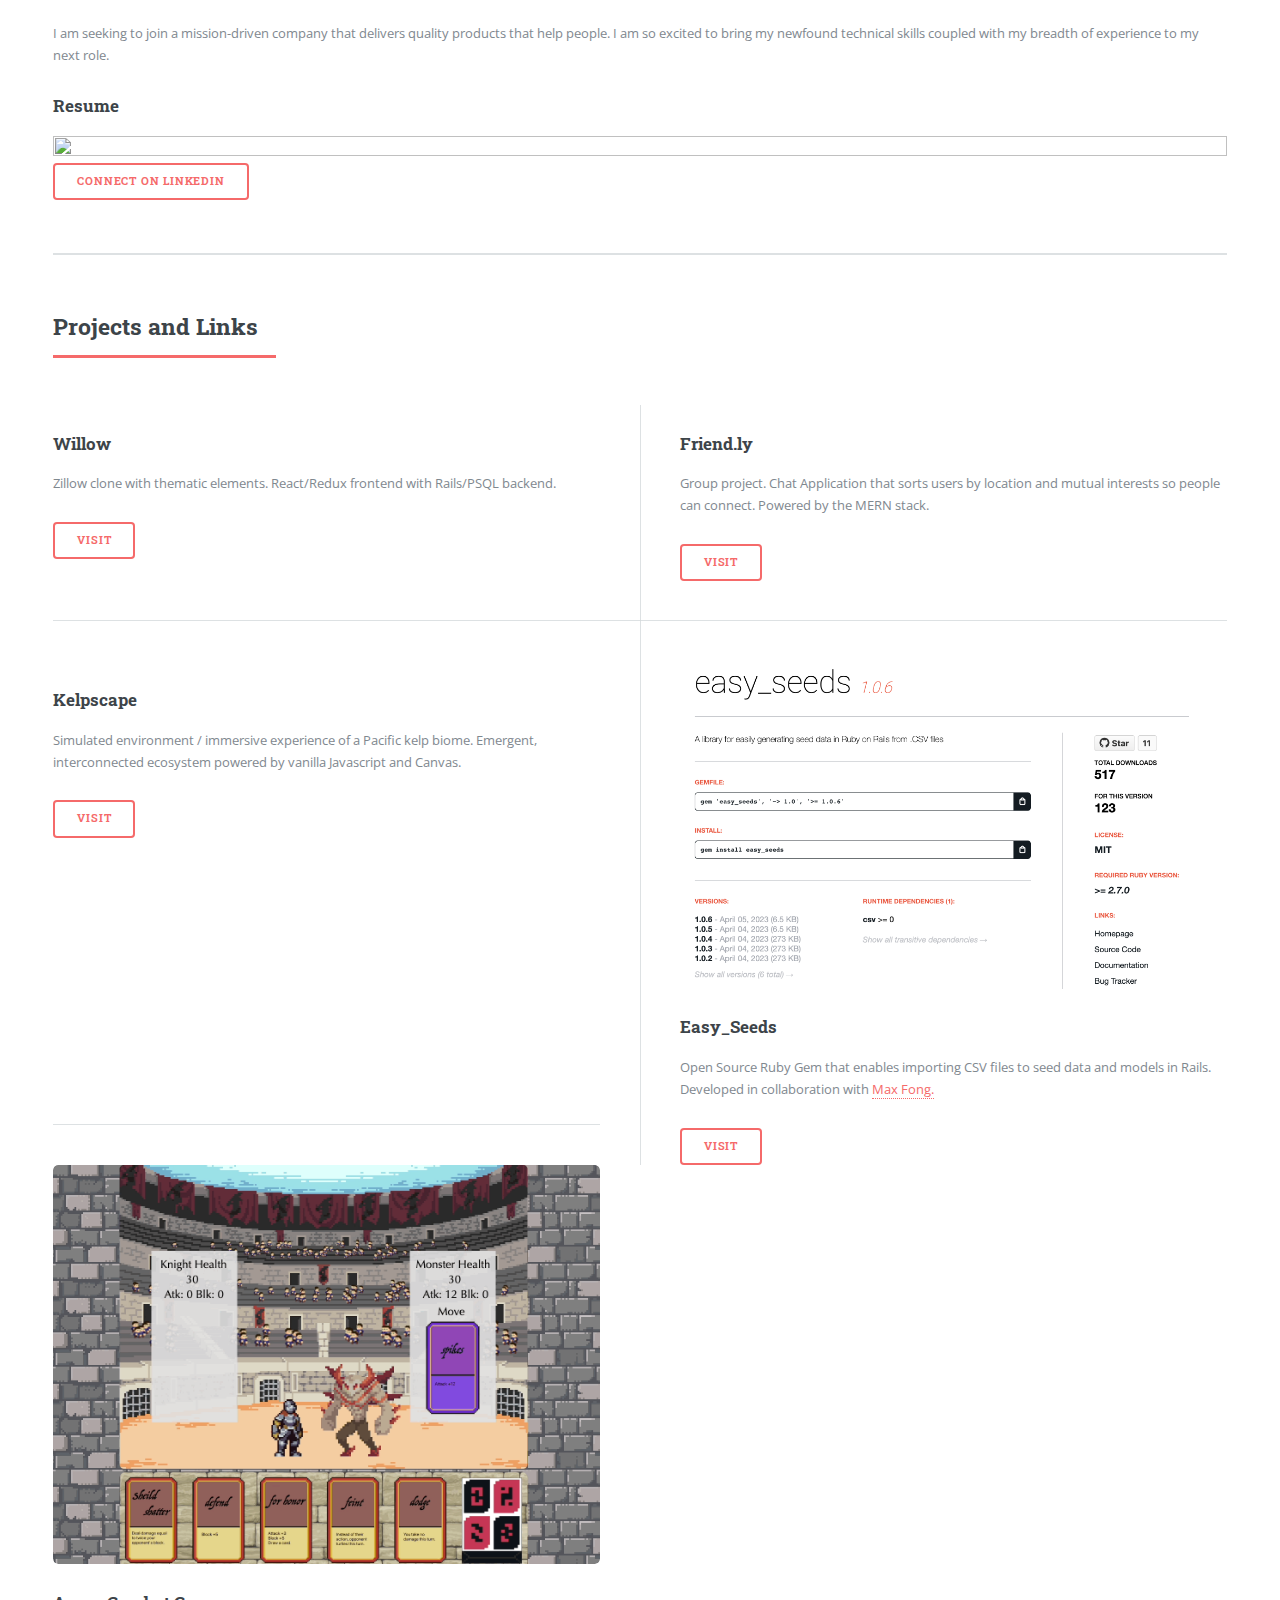
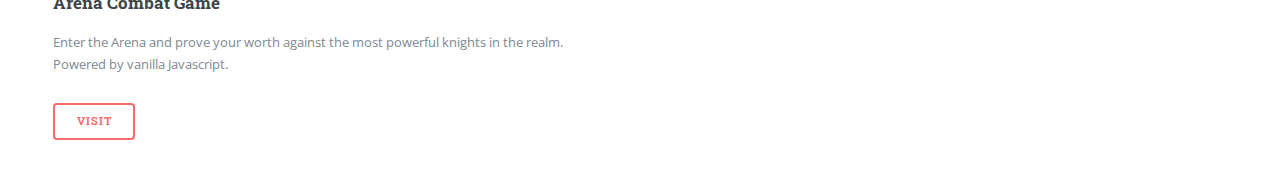
==== commit 8adbda9d: "kelp image reset" ====
--- a/index.html
+++ b/index.html
@@ -150,7 +150,7 @@
 											</ul>
 										</article>
 										<article>
-											<a target="_blank" href="https://marcoshenrich.github.io/kelpscape/" class="image"><img src="images/kelpscape.gif"
+											<a target="_blank" href="https://marcoshenrich.github.io/kelpscape/" class="image"><img src="images/kelpscape_gif.gif"
 													alt="" /></a>
 											<h3>Kelpscape</h3>
 											<p>Simulated environment / immersive experience of a Pacific kelp biome. Emergent, interconnected ecosystem powered by vanilla Javascript and Canvas.</p>
